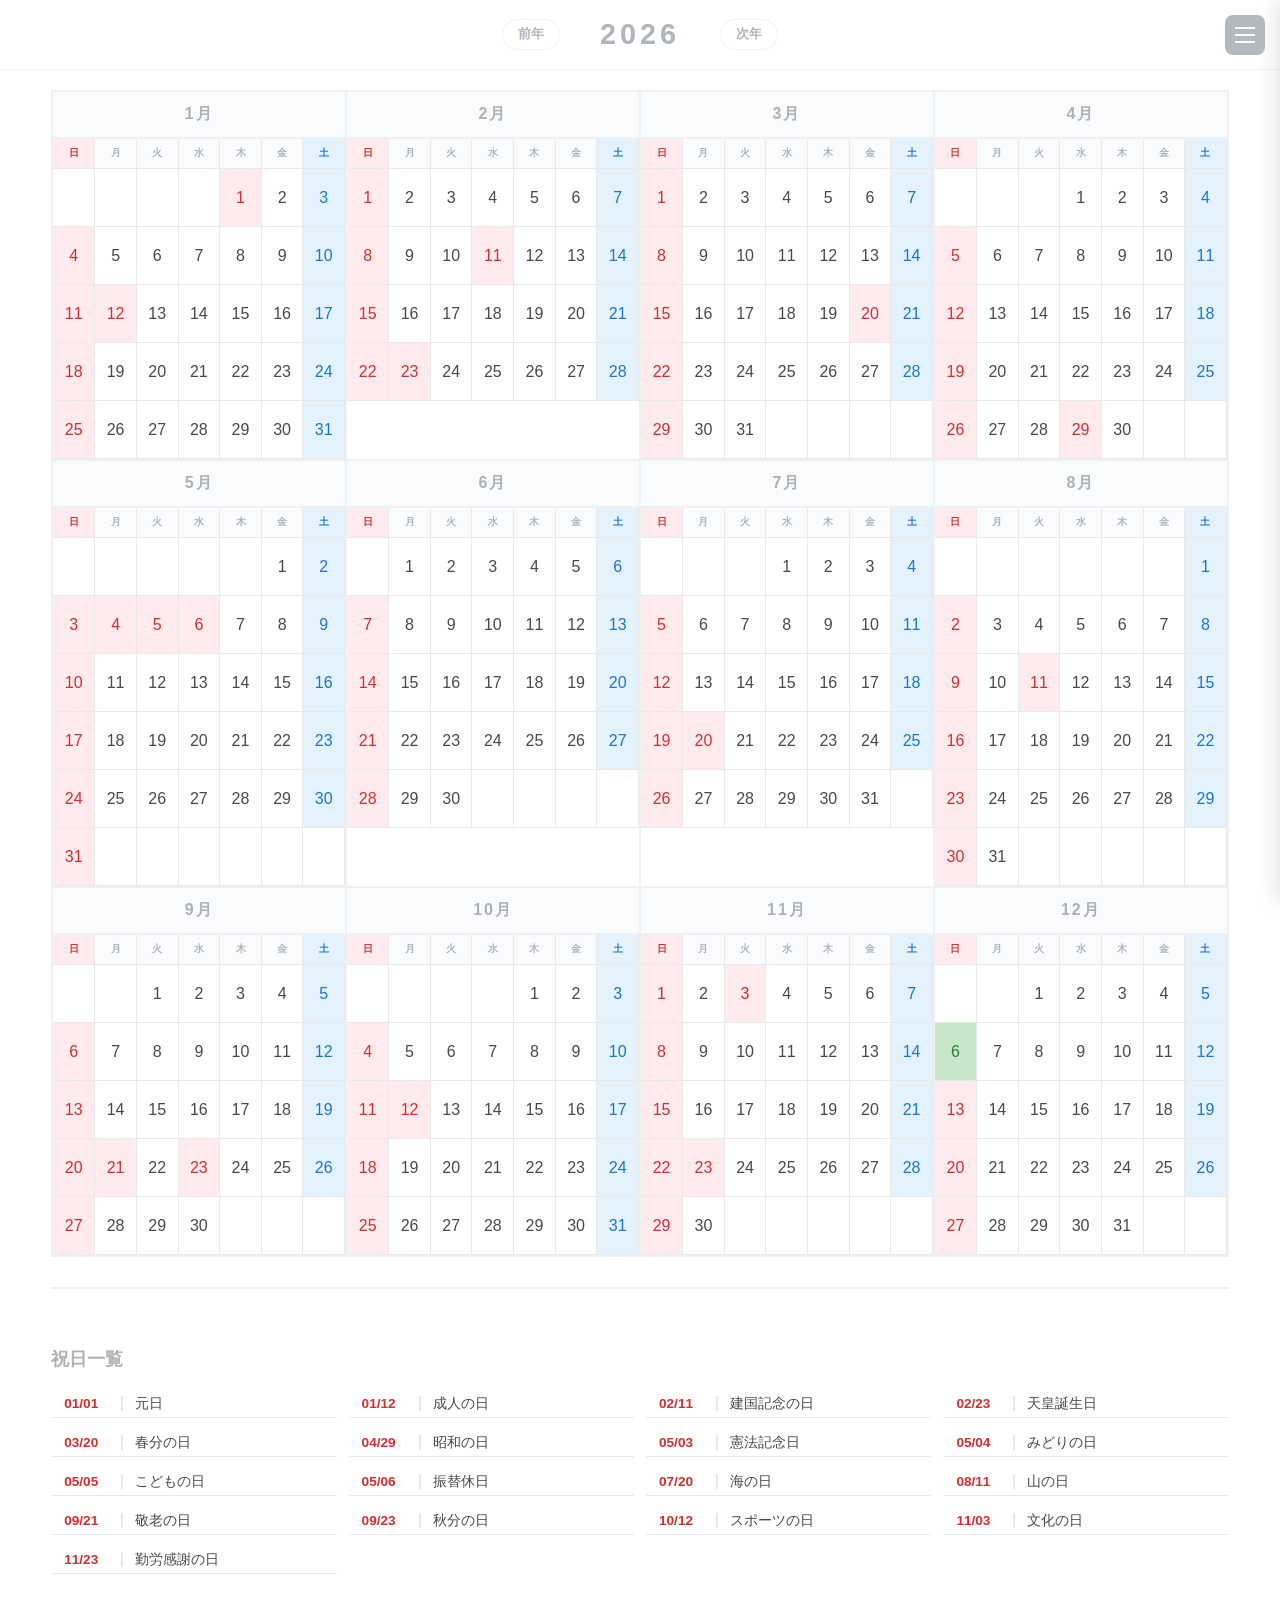
==== index.html @ 86ad6094 "initial commit" ====
<!DOCTYPE html>
<html lang="ja">
<head>
    <meta charset="UTF-8">
    <meta name="viewport" content="width=device-width, initial-scale=1.0">
    <title>Global Grid Calendar</title>
    <style>
        :root {
            --border-main: #eef1f3; --border-sub: #e9e9e9;
            --bg-body: #ffffff; --bg-card: #ffffff; --bg-header: #fafbfc;
            --text-main: #444a50; 
            --bg-sun-holiday: #ffebee; 
            --bg-sat: #e3f2fd; 
            --color-sun-holiday: #d32f2f; 
            --color-sat: #1976d2; --btn-gray: #aab2b9; --panel-bg: #ffffff;
            --bg-today: #c8e6c9; --text-today: #2e7d32;
        }
        [data-theme="dark"] {
            --bg-body: #121416; --bg-card: #1c1e22; --bg-header: #24272b;
            --text-main: #d1d2d5; --border-main: #2d3136; --border-sub: #24272b;
            --bg-sun-holiday: #3c1e1e; --bg-sat: #1a2a3a; 
            --color-sun-holiday: #ff8a80; --color-sat: #64b5f6;
            --btn-gray: #5a626a; --panel-bg: #1c1e22;
            --bg-today: #1b3a24; --text-today: #a5d6a7;
        }

        html, body { 
            margin: 0; padding: 0; background: var(--bg-body); 
            font-family: "Helvetica Neue", Arial, sans-serif; 
            color: var(--text-main); transition: 0.3s; 
        }
        
        .top-header {
            position: fixed; top: 0; left: 0; width: 100%; height: 70px;
            background: var(--bg-body); opacity: 0.95; backdrop-filter: blur(15px);
            display: flex; justify-content: center; align-items: center;
            border-bottom: 1px solid var(--border-main); z-index: 1500; gap: 20px;
            padding: 0 10px; box-sizing: border-box;
        }
        .year-display-top { 
            font-size: 1.8rem; font-weight: 700; color: var(--btn-gray); letter-spacing: 4px; 
            min-width: 100px; text-align: center; cursor: pointer; transition: 0.2s;
            padding: 5px 10px; border-radius: 8px;
        }
        .year-display-top:hover { background: var(--bg-header); color: var(--text-main); }

        .header-btn {
            background: transparent; border: 1.5px solid var(--border-main); color: var(--btn-gray);
            padding: 6px 15px; border-radius: 20px; cursor: pointer; font-size: 0.8rem; font-weight: 600;
            white-space: nowrap;
        }

        /* 年選択モーダル */
        .year-modal {
            position: fixed; top: 50%; left: 50%; transform: translate(-50%, -50%) scale(0.9);
            width: 260px; max-height: 400px; background: var(--panel-bg);
            border-radius: 16px; box-shadow: 0 10px 40px rgba(0,0,0,0.2);
            z-index: 3000; display: none; flex-direction: column; opacity: 0; transition: 0.2s;
        }
        .year-modal.show { display: flex; opacity: 1; transform: translate(-50%, -50%) scale(1); }
        .year-modal-header { padding: 15px; text-align: center; font-weight: 700; border-bottom: 1px solid var(--border-main); color: var(--btn-gray); font-size: 0.9rem;}
        .year-list { overflow-y: auto; flex-grow: 1; padding: 5px 0; }
        .year-item { padding: 10px; text-align: center; cursor: pointer; font-size: 1.1rem; transition: 0.1s; font-weight: 500;}
        .year-item:hover { background: var(--bg-header); color: var(--color-sat); }
        .year-item.active { font-weight: 700; color: var(--color-sat); background: var(--bg-sat); }
        .year-modal-footer { padding: 12px; border-top: 1px solid var(--border-main); text-align: center; }
        .modal-close-btn { background: var(--btn-gray); color: #fff; border: none; padding: 8px 24px; border-radius: 20px; cursor: pointer; font-size: 0.75rem; font-weight: 600;}

        .main-wrapper { padding: 90px 4% 60px 4%; max-width: 1800px; margin: 0 auto; }
        .menu-icon { position: fixed; top: 15px; right: 15px; width: 40px; height: 40px; background: var(--btn-gray); color: #fff; border-radius: 8px; display: flex; flex-direction: column; justify-content: center; align-items: center; cursor: pointer; z-index: 2000; gap: 5px; opacity: 0.9; }
        .menu-icon span { width: 20px; height: 2px; background: #fff; }
        
        .side-panel { position: fixed; top: 0; right: -320px; width: 320px; height: 100%; background: var(--panel-bg); box-shadow: -5px 0 20px rgba(0,0,0,0.1); transition: 0.3s; z-index: 1900; padding: 80px 25px; box-sizing: border-box; overflow-y: auto;}
        .side-panel.open { right: 0; }
        .panel-overlay { position: fixed; top: 0; left: 0; width: 100%; height: 100%; background: rgba(0,0,0,0.4); display: none; z-index: 1800; }
        .panel-overlay.show { display: block; }
        
        .menu-label { font-weight: bold; font-size: 0.75rem; color: var(--btn-gray); margin-bottom: 12px; display: block; border-bottom: 2px solid var(--border-main); padding-bottom: 5px; }
        .btn-toggle { background: var(--bg-body); border: 1.5px solid var(--border-main); padding: 8px; border-radius: 6px; cursor: pointer; font-size: 0.75rem; font-weight: 600; flex-grow: 1; color: var(--text-main); min-width: 60px; }
        .btn-toggle.active { background: var(--btn-gray); color: #fff; border-color: var(--btn-gray); }

        .year-container { display: grid; grid-template-columns: repeat(4, 1fr); border-left: 2.5px solid var(--border-main); border-top: 2.5px solid var(--border-main); }
        .month-card { background: var(--bg-card); border-right: 2.5px solid var(--border-main); border-bottom: 2.5px solid var(--border-main); }
        .month-title { text-align: center; font-weight: 700; background: var(--bg-header); padding: 12px 0; font-size: 1rem; border-bottom: 2px solid var(--border-main); color: var(--btn-gray); letter-spacing: 2px; }
        
        table { width: 100%; border-collapse: collapse; table-layout: fixed; }
        th { font-size: 0.6rem; color: #abb2b9; padding: 8px 0; border-right: 1.5px solid var(--border-sub); border-bottom: 1.5px solid var(--border-sub); background: var(--bg-header); font-weight: 600; }
        td { text-align: center; height: 55px; border-right: 1.5px solid var(--border-sub); border-bottom: 1.5px solid var(--border-sub); position: relative; }
        .date-num { font-size: 1rem; font-weight: 500; display: block; }
        .rokuyo { font-size: 0.55rem; opacity: 0.6; display: block; margin-top: 2px; }

        .bg-sat { background-color: var(--bg-sat); color: var(--color-sat); }
        .bg-sun-holiday { background-color: var(--bg-sun-holiday); color: var(--color-sun-holiday); }

        .today-cell { 
            background-color: var(--bg-today) !important; 
            color: var(--text-today) !important;
            font-weight: 700;
        }
        .today-cell .date-num, .today-cell .rokuyo { color: var(--text-today) !important; }

        .holiday-list-section { padding: 40px 0; border-top: 2.5px solid var(--border-main); margin-top: 30px; }
        .holiday-grid { display: grid; grid-template-columns: repeat(auto-fill, minmax(260px, 1fr)); gap: 12px; font-size: 0.85rem; }
        .holiday-item { display: flex; align-items: center; padding: 4px 0; border-bottom: 1px solid var(--border-sub); }
        .holiday-date { font-weight: 700; color: var(--color-sun-holiday); margin-right: 12px; padding-right: 10px; border-right: 2px solid var(--border-sub); min-width: 60px; text-align: center; }

        @media (max-width: 1200px) { .year-container { grid-template-columns: repeat(2, 1fr); } }
        @media (max-width: 600px) { 
            .year-container { grid-template-columns: 1fr; } 
            .year-display-top { font-size: 1.4rem; letter-spacing: 2px; min-width: 80px; }
            .header-btn { padding: 6px 10px; font-size: 0.7rem; }
            .top-header { gap: 10px; height: 60px; }
            .main-wrapper { padding-top: 80px; }
        }
    </style>
</head>
<body>

<header class="top-header">
    <button class="header-btn" id="prevBtn"></button>
    <div class="year-display-top" id="yearDisplayTop" onclick="openYearModal()"></div>
    <button class="header-btn" id="nextBtn"></button>
</header>

<div class="year-modal" id="yearModal">
    <div class="year-modal-header" id="modalTitle"></div>
    <div class="year-list" id="yearList"></div>
    <div class="year-modal-footer">
        <button class="modal-close-btn" id="modalCloseBtn" onclick="closeYearModal()"></button>
    </div>
</div>

<div class="menu-icon" onclick="toggleMenu()"><span></span><span></span><span></span></div>
<div class="panel-overlay" id="overlay" onclick="handleOverlayClick()"></div>

<div class="side-panel" id="sidePanel">
    <div class="menu-section"><span class="menu-label">MODE</span><div class="btn-group"><button id="themeLight" class="btn-toggle active" onclick="setTheme('light')">Light</button><button id="themeDark" class="btn-toggle" onclick="setTheme('dark')">Dark</button></div></div>
    <div class="menu-section"><span class="menu-label">LANGUAGE</span><div class="btn-group" id="langSelector">
        <button class="btn-toggle active" onclick="setLang('ja')">JP</button>
        <button class="btn-toggle" onclick="setLang('en')">EN</button>
        <button class="btn-toggle" onclick="setLang('fr')">FR</button>
        <button class="btn-toggle" onclick="setLang('de')">DE</button>
        <button class="btn-toggle" onclick="setLang('es')">ES</button>
        <button class="btn-toggle" onclick="setLang('it')">IT</button>
    </div></div>
    <div class="menu-section"><span class="menu-label">WEEK START</span><div class="btn-group"><button id="startSun" class="btn-toggle active" onclick="setStartDay(0)">Sun</button><button id="startMon" class="btn-toggle" onclick="setStartDay(1)">Mon</button></div></div>
    <div class="menu-section" id="rokuyoMenu"><span class="menu-label">ROKUYO</span><div class="btn-group"><button id="rokuyoOn" class="btn-toggle" onclick="toggleRokuyo(true)">ON</button><button id="rokuyoOff" class="btn-toggle active" onclick="toggleRokuyo(false)">OFF</button></div></div>
</div>

<div class="main-wrapper">
    <div class="year-container" id="yearContainer"></div>
    <div class="holiday-list-section"><h3 id="holidayListTitle" style="margin-bottom:20px; font-size:1.1rem; color:var(--btn-gray);"></h3><div class="holiday-grid" id="holidayGrid"></div></div>
</div>

<script>
    let currentYear = new Date().getFullYear();
    let currentLang = 'ja';
    let startDayOfWeek = 0;
    let showRokuyo = false;

    const i18n = {
        ja: { labels: ["モード","言語","週開始","六曜","祝日一覧"], nav: ["前年","次年"], modal: ["年を選択","キャンセル"], days: ["日","月","火","水","木","金","土"], months: m=>`${m+1}月` },
        en: { labels: ["THEME","LANGUAGE","WEEK START","ROKUYO","Holiday List"], nav: ["Prev Year","Next Year"], modal: ["Select Year","Cancel"], days: ["SUN","MON","TUE","WED","THU","FRI","SAT"], months: m=>["January","February","March","April","May","June","July","August","September","October","November","December"][m] },
        fr: { labels: ["MODE","LANGUE","DÉBUT","ROKUYO","Jours fériés"], nav: ["Année préc.","Année suiv."], modal: ["Choisir l'année","Annuler"], days: ["DIM","LUN","MAR","MER","JEU","VEN","SAM"], months: m=>["Janvier","Février","Mars","Avril","Mai","Juin","Juillet","Août","Septembre","Octobre","Novembre","Décembre"][m] },
        de: { labels: ["MODUS","SPRACHE","START","ROKUYO","Feiertage"], nav: ["Vorheriges Jahr","Nächstes Jahr"], modal: ["Jahr wählen","Abbrechen"], days: ["SO","MO","DI","MI","DO","FR","SA"], months: m=>["Januar","Februar","März","April","Mai","Juni","Juli","August","September","Oktober","November","Dezember"][m] },
        es: { labels: ["MODO","IDIOMA","INICIO","ROKUYO","Lista de festivos"], nav: ["Año anterior","Año siguiente"], modal: ["Elegir año","Cancelar"], days: ["DOM","LUN","MAR","MIÉ","JUE","VIE","SÁB"], months: m=>["Enero","Febrero","Marzo","Abril","Mayo","Junio","Julio","Agosto","Septiembre","Octubre","Noviembre","Diciembre"][m] },
        it: { labels: ["MODO","LINGUA","INIZIO","ROKUYO","Festività"], nav: ["Anno prec.","Anno succ."], modal: ["Scegli anno","Annulla"], days: ["DOM","LUN","MAR","MER","GIO","VEN","SAB"], months: m=>["Gennaio","Febbraio","Marzo","Aprile","Maggio","Giugno","Luglio","Agosto","Settembre","Ottobre","Novembre","Dicembre"][m] }
    };

    function openYearModal() {
        const modal = document.getElementById('yearModal');
        const list = document.getElementById('yearList');
        const overlay = document.getElementById('overlay');
        const t = i18n[currentLang];
        document.getElementById('modalTitle').textContent = t.modal[0];
        document.getElementById('modalCloseBtn').textContent = t.modal[1];
        list.innerHTML = '';
        for(let i = currentYear - 50; i <= currentYear + 50; i++) {
            const item = document.createElement('div');
            item.className = 'year-item' + (i === currentYear ? ' active' : '');
            item.textContent = i;
            item.onclick = () => { currentYear = i; renderCalendar(); closeYearModal(); };
            list.appendChild(item);
            if(i === currentYear) setTimeout(() => item.scrollIntoView({block: 'center'}), 10);
        }
        modal.classList.add('show'); overlay.classList.add('show');
    }

    function closeYearModal() {
        document.getElementById('yearModal').classList.remove('show');
        document.getElementById('overlay').classList.remove('show');
    }

    function handleOverlayClick() {
        closeYearModal(); document.getElementById('sidePanel').classList.remove('open');
    }

    function getHolidays(y) {
        const h = {};
        const add = (m,d,n) => { 
            const key = `${y}-${String(m).padStart(2,'0')}-${String(d).padStart(2,'0')}`;
            h[key] = n; 
        };
        const data = [
            {m:1, d:1, ja:"元日", en:"New Year", fr:"Nouvel An", de:"Neujahr", es:"Año Nuevo", it:"Capodanno"},
            {m:2, d:11, ja:"建国記念の日", en:"Foundation Day", fr:"Fondation", de:"Gründungstag", es:"Fundación", it:"Fondazione"},
            {m:2, d:23, ja:"天皇誕生日", en:"Emperor's Birthday", fr:"Anniv. Empereur", de:"Kaisergeburtstag", es:"Cumpleaños Emp.", it:"Comp. Imperatore"},
            {m:4, d:29, ja:"昭和の日", en:"Showa Day", fr:"Jour Showa", de:"Showa-Tag", es:"Día Showa", it:"Giorno Showa"},
            {m:5, d:3, ja:"憲法記念日", en:"Constitution Day", fr:"Fête Const.", de:"Verfassungstag", es:"Día Const.", it:"Festa Cost."},
            {m:5, d:4, ja:"みどりの日", en:"Greenery Day", fr:"Jour de Verdure", de:"Grüner Tag", es:"Día Verdor", it:"Giorno Verde"},
            {m:5, d:5, ja:"こどもの日", en:"Children's Day", fr:"Fête Enfants", de:"Kindertag", es:"Día Niño", it:"Giorno Bimbi"},
            {m:8, d:11, ja:"山の日", en:"Mountain Day", fr:"Jour de Montagne", de:"Berg-Tag", es:"Día Montaña", it:"Giorno Montagna"},
            {m:11, d:3, ja:"文化の日", en:"Culture Day", fr:"Jour Culture", de:"Tag der Kultur", es:"Día Cultura", it:"Giorno Cultura"},
            {m:11, d:23, ja:"勤労感謝の日", en:"Labor Day", fr:"Fête Travail", de:"Tag der Arbeit", es:"Día Trabajo", it:"Festa Lavoro"}
        ];
        data.forEach(item => add(item.m, item.d, item));
        const happy = (m, n, ja, en, fr, de, es, it) => {
            let d = 1 + (7 - new Date(y, m-1, 1).getDay() + 1) % 7 + (n-1)*7;
            add(m, d, {ja, en, fr, de, es, it});
        };
        happy(1, 2, "成人の日", "Coming of Age", "Majorité", "Volljährigkeit", "Mayoría", "Maggiore Età");
        happy(7, 3, "海の日", "Marine Day", "Jour Mer", "Meertag", "Día Mar", "Giorno Mare");
        happy(9, 3, "敬老の日", "Respect for Aged", "Respect Aînés", "Seniorentag", "Respeto Mayores", "Rispetto Anziani");
        happy(10, 2, "スポーツの日", "Sports Day", "Sport", "Sporttag", "Deporte", "Sport");
        const shun = Math.floor(20.8431 + 0.242194 * (y - 1980) - Math.floor((y - 1980) / 4));
        const shub = Math.floor(23.2488 + 0.242194 * (y - 1980) - Math.floor((y - 1980) / 4));
        add(3, shun, {ja:"春分の日", en:"Equinox", fr:"Équinoxe", de:"Äquinoktium", es:"Equinoccio", it:"Equinozio"});
        add(9, shub, {ja:"秋分の日", en:"Equinox", fr:"Équinoxe", de:"Herbst-Äq.", es:"Equinoccio", it:"Equinozio"});
        Object.keys(h).sort().forEach(k => {
            let d = new Date(k); if(d.getDay() === 0) {
                let n = new Date(d); let nk;
                do { n.setDate(n.getDate()+1); nk = `${n.getFullYear()}-${String(n.getMonth()+1).padStart(2,'0')}-${String(n.getDate()).padStart(2,'0')}`; } while(h[nk]);
                h[nk] = {ja:"振替休日", en:"Sub. Hol.", fr:"Remplaçant", de:"Ersatz", es:"Sustituto", it:"Sostituto"};
            }
        });
        return h;
    }

    function getRokuyo(y,m,d) {
        const list = ["大安","赤口","先勝","友引","先負","仏滅"];
        return list[(Math.floor((new Date(y,m,d)-new Date(2020,0,1))/86400000)+4)%6];
    }

    function renderCalendar() {
        const t = i18n[currentLang];
        document.getElementById('yearDisplayTop').textContent = currentYear;
        document.getElementById('prevBtn').textContent = t.nav[0];
        document.getElementById('nextBtn').textContent = t.nav[1];
        const labels = document.querySelectorAll('.menu-label');
        t.labels.forEach((l,i) => { if(labels[i]) labels[i].textContent = l; });
        document.getElementById('holidayListTitle').textContent = t.labels[4];
        const container = document.getElementById('yearContainer');
        const hGrid = document.getElementById('holidayGrid');
        container.innerHTML = ''; hGrid.innerHTML = '';
        const holidays = getHolidays(currentYear);
        const now = new Date();
        const todayStr = `${now.getFullYear()}-${String(now.getMonth()+1).padStart(2,'0')}-${String(now.getDate()).padStart(2,'0')}`;
        for (let m=0; m<12; m++) {
            const card = document.createElement('div');
            card.className = 'month-card';
            let html = `<div class="month-title">${t.months(m)}</div><table><thead><tr>`;
            for (let i=0; i<7; i++) {
                let idx = (i+startDayOfWeek)%7;
                html += `<th class="${idx===0?'bg-sun-holiday':(idx===6?'bg-sat':'')}">${t.days[idx]}</th>`;
            }
            html += `</tr></thead><tbody>`;
            let first = new Date(currentYear, m, 1).getDay();
            let last = new Date(currentYear, m+1, 0).getDate();
            let offset = (first - startDayOfWeek + 7) % 7;
            let d = 1;
            for (let r=0; r<6; r++) {
                html += `<tr>`;
                for (let c=0; c<7; c++) {
                    let cellIdx = r*7 + c;
                    if(cellIdx < offset || d > last) html += `<td></td>`;
                    else {
                        let key = `${currentYear}-${String(m+1).padStart(2,'0')}-${String(d).padStart(2,'0')}`;
                        let dow = (cellIdx + startDayOfWeek)%7;
                        let cls = (holidays[key] || dow===0)?'bg-sun-holiday':(dow===6?'bg-sat':'');
                        if(key === todayStr) cls += ' today-cell';
                        html += `<td class="${cls}"><span class="date-num">${d}</span>`;
                        if(showRokuyo && currentLang==='ja') html += `<span class="rokuyo">${getRokuyo(currentYear, m, d)}</span>`;
                        html += `</td>`; d++;
                    }
                }
                html += `</tr>`; if(d > last) break;
            }
            card.innerHTML = html + `</tbody></table>`;
            container.appendChild(card);
        }
        Object.keys(holidays).sort().forEach(k => {
            const [y,m,d] = k.split('-');
            hGrid.innerHTML += `<div class="holiday-item"><span class="holiday-date">${m}/${d}</span><span>${holidays[k][currentLang]}</span></div>`;
        });
    }

    function toggleMenu() { document.getElementById('sidePanel').classList.toggle('open'); document.getElementById('overlay').classList.toggle('show'); }
    function setTheme(m) { document.documentElement.setAttribute('data-theme', m); document.getElementById('themeLight').classList.toggle('active', m==='light'); document.getElementById('themeDark').classList.toggle('active', m==='dark'); }
    function setLang(l) { 
        currentLang = l;
        document.querySelectorAll('#langSelector .btn-toggle').forEach(b => {
            const txt = b.textContent;
            b.classList.toggle('active', (l==='ja'&&txt==='JP') || (l==='en'&&txt==='EN') || (txt.toLowerCase()===l));
        });
        document.getElementById('rokuyoMenu').style.display = (l==='ja' ? 'block' : 'none');
        renderCalendar(); 
    }
    function setStartDay(d) { startDayOfWeek = d; document.getElementById('startSun').classList.toggle('active', d===0); document.getElementById('startMon').classList.toggle('active', d===1); renderCalendar(); }
    function toggleRokuyo(b) { showRokuyo = b; document.getElementById('rokuyoOn').classList.toggle('active', b); document.getElementById('rokuyoOff').classList.toggle('active', !b); renderCalendar(); }

    document.getElementById('prevBtn').onclick = () => { currentYear--; renderCalendar(); };
    document.getElementById('nextBtn').onclick = () => { currentYear++; renderCalendar(); };
    renderCalendar();
</script>
</body>
</html>
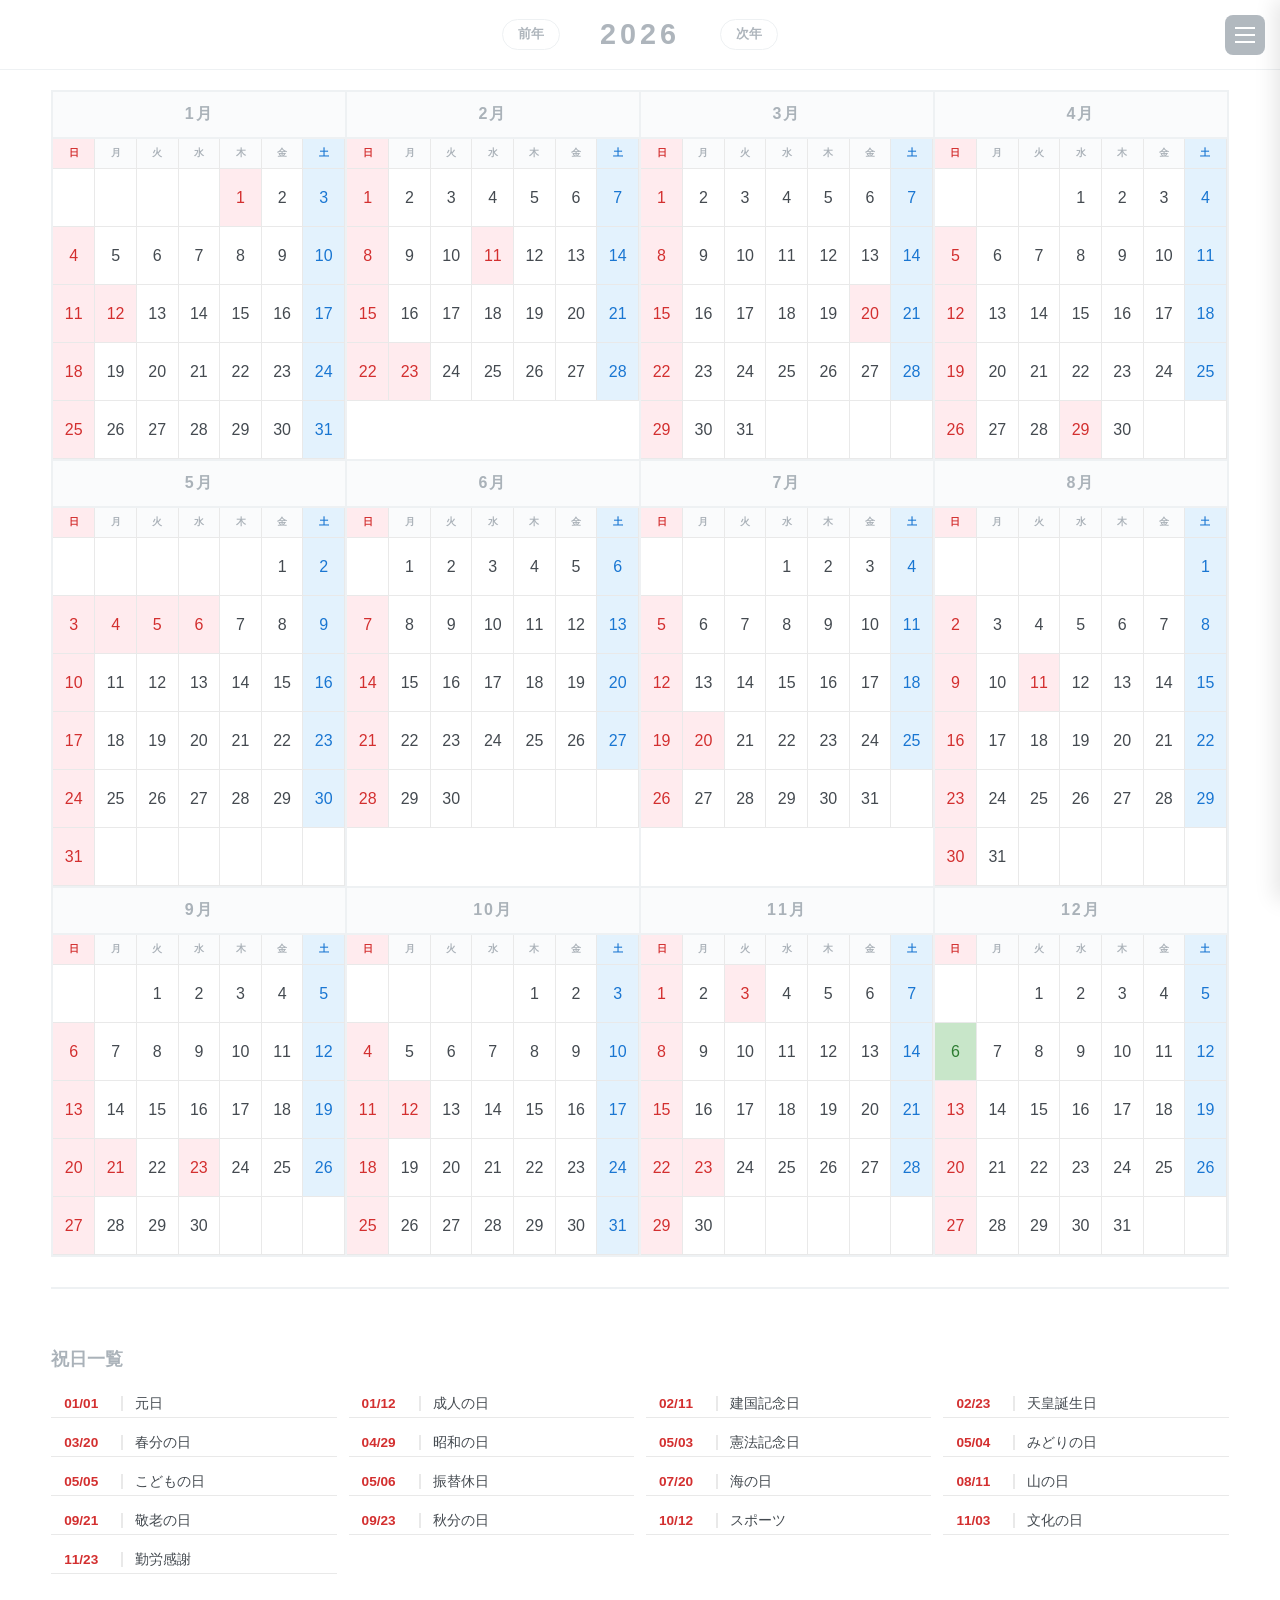
==== commit 090e0708: "add holidays in countries" ====
--- a/index.html
+++ b/index.html
@@ -197,42 +197,95 @@
 
     function getHolidays(y) {
         const h = {};
-        const add = (m,d,n) => { 
-            const key = `${y}-${String(m).padStart(2,'0')}-${String(d).padStart(2,'0')}`;
-            h[key] = n; 
+        const add = (m,d,n) => { h[`${y}-${String(m).padStart(2,'0')}-${String(d).padStart(2,'0')}`] = n; };
+        const happy = (m,n,nmsg) => {
+            let d = 1 + (7 - new Date(y,m-1,1).getDay() + 1) % 7 + (n-1)*7;
+            add(m, d, nmsg);
         };
-        const data = [
-            {m:1, d:1, ja:"元日", en:"New Year", fr:"Nouvel An", de:"Neujahr", es:"Año Nuevo", it:"Capodanno"},
-            {m:2, d:11, ja:"建国記念の日", en:"Foundation Day", fr:"Fondation", de:"Gründungstag", es:"Fundación", it:"Fondazione"},
-            {m:2, d:23, ja:"天皇誕生日", en:"Emperor's Birthday", fr:"Anniv. Empereur", de:"Kaisergeburtstag", es:"Cumpleaños Emp.", it:"Comp. Imperatore"},
-            {m:4, d:29, ja:"昭和の日", en:"Showa Day", fr:"Jour Showa", de:"Showa-Tag", es:"Día Showa", it:"Giorno Showa"},
-            {m:5, d:3, ja:"憲法記念日", en:"Constitution Day", fr:"Fête Const.", de:"Verfassungstag", es:"Día Const.", it:"Festa Cost."},
-            {m:5, d:4, ja:"みどりの日", en:"Greenery Day", fr:"Jour de Verdure", de:"Grüner Tag", es:"Día Verdor", it:"Giorno Verde"},
-            {m:5, d:5, ja:"こどもの日", en:"Children's Day", fr:"Fête Enfants", de:"Kindertag", es:"Día Niño", it:"Giorno Bimbi"},
-            {m:8, d:11, ja:"山の日", en:"Mountain Day", fr:"Jour de Montagne", de:"Berg-Tag", es:"Día Montaña", it:"Giorno Montagna"},
-            {m:11, d:3, ja:"文化の日", en:"Culture Day", fr:"Jour Culture", de:"Tag der Kultur", es:"Día Cultura", it:"Giorno Cultura"},
-            {m:11, d:23, ja:"勤労感謝の日", en:"Labor Day", fr:"Fête Travail", de:"Tag der Arbeit", es:"Día Trabajo", it:"Festa Lavoro"}
-        ];
-        data.forEach(item => add(item.m, item.d, item));
-        const happy = (m, n, ja, en, fr, de, es, it) => {
-            let d = 1 + (7 - new Date(y, m-1, 1).getDay() + 1) % 7 + (n-1)*7;
-            add(m, d, {ja, en, fr, de, es, it});
-        };
-        happy(1, 2, "成人の日", "Coming of Age", "Majorité", "Volljährigkeit", "Mayoría", "Maggiore Età");
-        happy(7, 3, "海の日", "Marine Day", "Jour Mer", "Meertag", "Día Mar", "Giorno Mare");
-        happy(9, 3, "敬老の日", "Respect for Aged", "Respect Aînés", "Seniorentag", "Respeto Mayores", "Rispetto Anziani");
-        happy(10, 2, "スポーツの日", "Sports Day", "Sport", "Sporttag", "Deporte", "Sport");
-        const shun = Math.floor(20.8431 + 0.242194 * (y - 1980) - Math.floor((y - 1980) / 4));
-        const shub = Math.floor(23.2488 + 0.242194 * (y - 1980) - Math.floor((y - 1980) / 4));
-        add(3, shun, {ja:"春分の日", en:"Equinox", fr:"Équinoxe", de:"Äquinoktium", es:"Equinoccio", it:"Equinozio"});
-        add(9, shub, {ja:"秋分の日", en:"Equinox", fr:"Équinoxe", de:"Herbst-Äq.", es:"Equinoccio", it:"Equinozio"});
-        Object.keys(h).sort().forEach(k => {
-            let d = new Date(k); if(d.getDay() === 0) {
-                let n = new Date(d); let nk;
-                do { n.setDate(n.getDate()+1); nk = `${n.getFullYear()}-${String(n.getMonth()+1).padStart(2,'0')}-${String(n.getDate()).padStart(2,'0')}`; } while(h[nk]);
-                h[nk] = {ja:"振替休日", en:"Sub. Hol.", fr:"Remplaçant", de:"Ersatz", es:"Sustituto", it:"Sostituto"};
-            }
-        });
+        const easter = (() => { const a=y%19,b=Math.floor(y/100),c=y%100,d=Math.floor(b/4),e=b%4,f=Math.floor((b+8)/25),g=Math.floor((b-f+1)/3),hCalc=(19*a+b-d-g+15)%30,i=Math.floor(c/4),k=c%4,L=(32+2*e+2*i-hCalc-k)%7,mCalc=Math.floor((a+11*hCalc+22*L)/451),month=Math.floor((hCalc+L-7*mCalc+114)/31),day=((hCalc+L-7*mCalc+114)%31)+1; return new Date(y,month-1,day); })();
+        const addRelativeEaster = (offset, nmsg) => { const d=new Date(easter); d.setDate(d.getDate()+offset); add(d.getMonth()+1, d.getDate(), nmsg); };
+
+        if (currentLang === 'ja') {
+            const data = [
+                {m:1, d:1, ja:"元日", en:"New Year"}, {m:2, d:11, ja:"建国記念日", en:"Foundation"},
+                {m:2, d:23, ja:"天皇誕生日", en:"Birthday"}, {m:4, d:29, ja:"昭和の日", en:"Showa"},
+                {m:5, d:3, ja:"憲法記念日", en:"Constitution"}, {m:5, d:4, ja:"みどりの日", en:"Green"},
+                {m:5, d:5, ja:"こどもの日", en:"Children"}, {m:8, d:11, ja:"山の日", en:"Mountain"},
+                {m:11, d:3, ja:"文化の日", en:"Culture"}, {m:11, d:23, ja:"勤労感謝", en:"Labor"}
+            ];
+            data.forEach(i => add(i.m, i.d, i));
+            happy(1, 2, {ja:"成人の日", en:"Coming of Age"});
+            happy(7, 3, {ja:"海の日", en:"Marine Day"});
+            happy(9, 3, {ja:"敬老の日", en:"Respect"});
+            happy(10, 2, {ja:"スポーツ", en:"Sports"});
+            const shun = Math.floor(20.8431 + 0.242194 * (y - 1980) - Math.floor((y - 1980) / 4));
+            const shub = Math.floor(23.2488 + 0.242194 * (y - 1980) - Math.floor((y - 1980) / 4));
+            add(3, shun, {ja:"春分の日", en:"Equinox"}); add(9, shub, {ja:"秋分の日", en:"Equinox"});
+        
+            Object.keys(h).sort().forEach(k => {
+                let d = new Date(k); if(d.getDay() === 0) {
+                    let n = new Date(d); let nk;
+                    do { n.setDate(n.getDate()+1); nk = `${n.getFullYear()}-${String(n.getMonth()+1).padStart(2,'0')}-${String(n.getDate()).padStart(2,'0')}`; } while(h[nk]);
+                    h[nk] = {ja:"振替休日", en:"Sub. Hol."};
+                }
+            });
+        } else if (currentLang === 'fr') {
+            add(1, 1, {ja:"元日", fr:"Nouvel An"});
+            add(5, 1, {ja:"メーデー", fr:"Fête du Travail"});
+            add(5, 8, {ja:"第二次大戦勝利記念日", fr:"Victoire 1945"});
+            add(7, 14, {ja:"革命記念日", fr:"Fête Nationale"});
+            add(8, 15, {ja:"聖母被昇天祭", fr:"Assomption"});
+            add(11, 1, {ja:"諸聖人の祝日", fr:"Toussaint"});
+            add(11, 11, {ja:"第一次大戦休戦記念日", fr:"Armistice 1918"});
+            add(12, 25, {ja:"クリスマス", fr:"Noël"});
+            addRelativeEaster(1, {ja:"イースター・マンデー", fr:"Lundi de Pâques"});
+            addRelativeEaster(39, {ja:"キリスト昇天祭", fr:"Ascension"});
+            addRelativeEaster(50, {ja:"精霊降臨祭翌月曜", fr:"Lundi de Pentecôte"});
+        } else if (currentLang === 'de') {
+            add(1, 1, {ja:"元日", de:"Neujahr"});
+            add(5, 1, {ja:"メーデー", de:"Tag der Arbeit"});
+            add(10, 3, {ja:"ドイツ統一の日", de:"Tag der Deutschen Einheit"});
+            add(12, 25, {ja:"クリスマス第1日", de:"1. Weihnachtstag"});
+            add(12, 26, {ja:"クリスマス第2日", de:"2. Weihnachtstag"});
+            addRelativeEaster(-2, {ja:"聖金曜日", de:"Karfreitag"});
+            addRelativeEaster(1, {ja:"イースター・マンデー", de:"Ostermontag"});
+            addRelativeEaster(39, {ja:"キリスト昇天祭", de:"Christi Himmelfahrt"});
+            addRelativeEaster(50, {ja:"精霊降臨祭翌月曜", de:"Pfingstmontag"});
+        } else if (currentLang === 'es') {
+            add(1, 1, {ja:"元日", es:"Año Nuevo"});
+            add(1, 6, {ja:"公現祭", es:"Día de Reyes"});
+            add(5, 1, {ja:"メーデー", es:"Fiesta del Trabajo"});
+            add(8, 15, {ja:"聖母被昇天祭", es:"Asunción de la Virgen"});
+            add(10, 12, {ja:"ナショナルデー", es:"Fiesta Nacional de España"});
+            add(11, 1, {ja:"諸聖人の祝日", es:"Día de Todos los Santos"});
+            add(12, 6, {ja:"憲法記念日", es:"Día de la Constitución"});
+            add(12, 8, {ja:"無原罪の御宿り", es:"Inmaculada Concepción"});
+            add(12, 25, {ja:"クリスマス", es:"Navidad"});
+            addRelativeEaster(-2, {ja:"聖金曜日", es:"Viernes Santo"});
+        } else if (currentLang === 'it') {
+            add(1, 1, {ja:"元日", it:"Capodanno"});
+            add(1, 6, {ja:"公現祭", it:"Epifania"});
+            add(4, 25, {ja:"解放記念日", it:"Festa della Liberazione"});
+            add(5, 1, {ja:"メーデー", it:"Festa dei Lavoratori"});
+            add(6, 2, {ja:"共和国記念日", it:"Festa della Repubblica"});
+            add(8, 15, {ja:"聖母被昇天祭", it:"Ferragosto"});
+            add(11, 1, {ja:"諸聖人の祝日", it:"Tutti i Santi"});
+            add(12, 8, {ja:"無原罪の御宿り", it:"Immacolata Concezione"});
+            add(12, 25, {ja:"クリスマス", it:"Natale"});
+            add(12, 26, {ja:"聖ステファノ祝日", it:"Santo Stefano"});
+            addRelativeEaster(1, {ja:"イースター・マンデー", it:"Lunedì dell'Angelo"});
+        } else {
+            // アメリカ（その他の言語用共通テンプレート）
+            add(1, 1, {ja:"元日", en:"New Year's Day"});
+            happy(1, 3, {ja:"MLK記念日", en:"MLK Day"});
+            happy(2, 3, {ja:"大統領の日", en:"Presidents' Day"});
+            let mem = new Date(y, 4, 31); while(mem.getDay() !== 1) { mem.setDate(mem.getDate() - 1); }
+            add(5, mem.getDate(), {ja:"戦没将兵追悼", en:"Memorial Day"});
+            add(6, 19, {ja:"独立記念", en:"Juneteenth"}); add(7, 4, {ja:"独立記念日", en:"Independence"});
+            happy(9, 1, {ja:"労働感謝", en:"Labor Day"}); happy(10, 2, {ja:"コロンブス", en:"Columbus Day"});
+            add(11, 11, {ja:"復員軍人", en:"Veterans Day"});
+            happy(11, 4, {ja:"感謝祭", en:"Thanksgiving"}); add(12, 25, {ja:"クリスマス", en:"Christmas"});
+        }
         return h;
     }
 
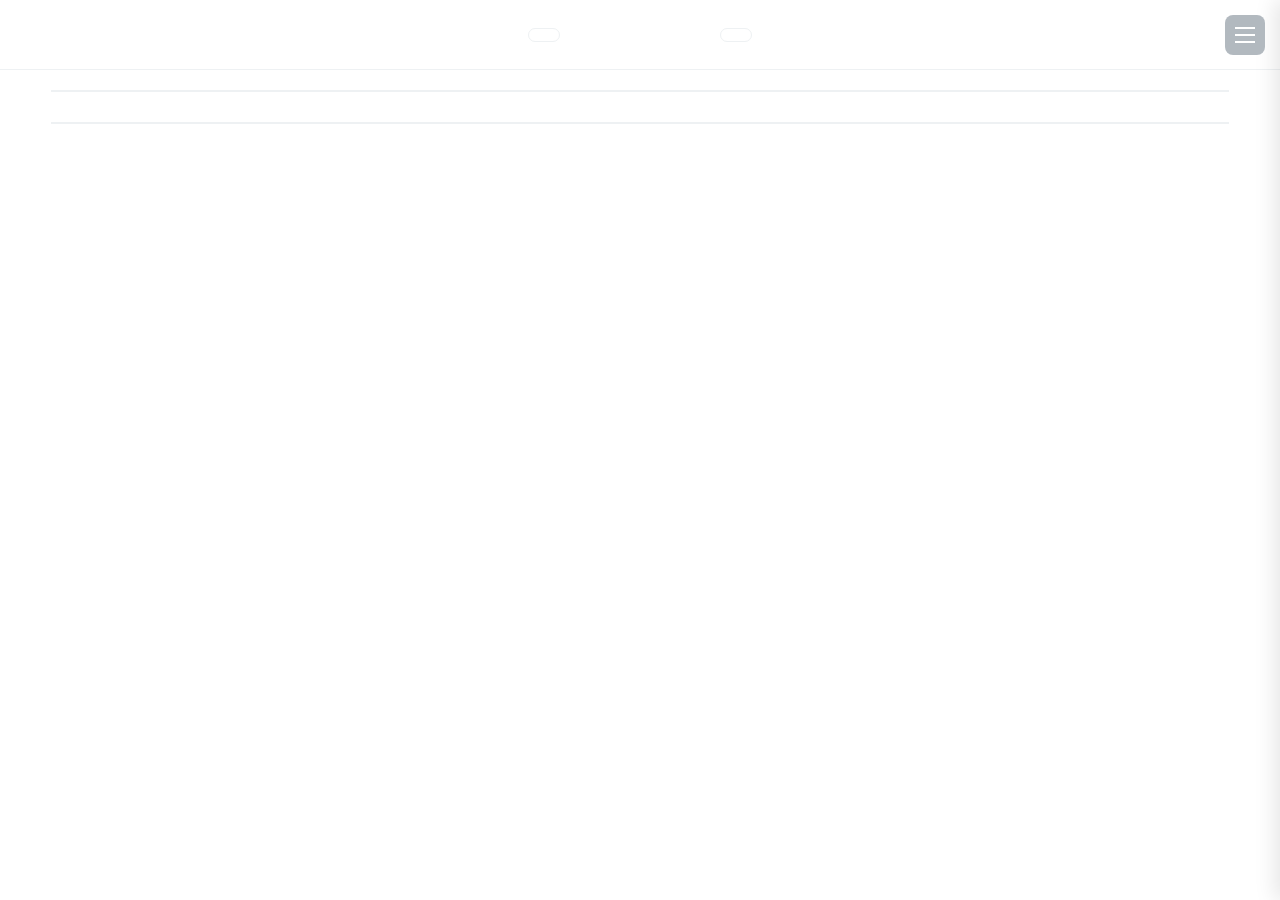
==== commit cc727cee: "separate js" ====
--- a/index.html
+++ b/index.html
@@ -151,219 +151,6 @@
     <div class="year-container" id="yearContainer"></div>
     <div class="holiday-list-section"><h3 id="holidayListTitle" style="margin-bottom:20px; font-size:1.1rem; color:var(--btn-gray);"></h3><div class="holiday-grid" id="holidayGrid"></div></div>
 </div>
-
-<script>
-    let currentYear = new Date().getFullYear();
-    let currentLang = 'ja';
-    let startDayOfWeek = 0;
-    let showRokuyo = false;
-
-    const i18n = {
-        ja: { labels: ["モード","言語","週開始","六曜","祝日一覧"], nav: ["前年","次年"], modal: ["年を選択","キャンセル"], days: ["日","月","火","水","木","金","土"], months: m=>`${m+1}月` },
-        en: { labels: ["THEME","LANGUAGE","WEEK START","ROKUYO","Holiday List"], nav: ["Prev Year","Next Year"], modal: ["Select Year","Cancel"], days: ["SUN","MON","TUE","WED","THU","FRI","SAT"], months: m=>["January","February","March","April","May","June","July","August","September","October","November","December"][m] },
-        fr: { labels: ["MODE","LANGUE","DÉBUT","ROKUYO","Jours fériés"], nav: ["Année préc.","Année suiv."], modal: ["Choisir l'année","Annuler"], days: ["DIM","LUN","MAR","MER","JEU","VEN","SAM"], months: m=>["Janvier","Février","Mars","Avril","Mai","Juin","Juillet","Août","Septembre","Octobre","Novembre","Décembre"][m] },
-        de: { labels: ["MODUS","SPRACHE","START","ROKUYO","Feiertage"], nav: ["Vorheriges Jahr","Nächstes Jahr"], modal: ["Jahr wählen","Abbrechen"], days: ["SO","MO","DI","MI","DO","FR","SA"], months: m=>["Januar","Februar","März","April","Mai","Juni","Juli","August","September","Oktober","November","Dezember"][m] },
-        es: { labels: ["MODO","IDIOMA","INICIO","ROKUYO","Lista de festivos"], nav: ["Año anterior","Año siguiente"], modal: ["Elegir año","Cancelar"], days: ["DOM","LUN","MAR","MIÉ","JUE","VIE","SÁB"], months: m=>["Enero","Febrero","Marzo","Abril","Mayo","Junio","Julio","Agosto","Septiembre","Octubre","Noviembre","Diciembre"][m] },
-        it: { labels: ["MODO","LINGUA","INIZIO","ROKUYO","Festività"], nav: ["Anno prec.","Anno succ."], modal: ["Scegli anno","Annulla"], days: ["DOM","LUN","MAR","MER","GIO","VEN","SAB"], months: m=>["Gennaio","Febbraio","Marzo","Aprile","Maggio","Giugno","Luglio","Agosto","Settembre","Ottobre","Novembre","Dicembre"][m] }
-    };
-
-    function openYearModal() {
-        const modal = document.getElementById('yearModal');
-        const list = document.getElementById('yearList');
-        const overlay = document.getElementById('overlay');
-        const t = i18n[currentLang];
-        document.getElementById('modalTitle').textContent = t.modal[0];
-        document.getElementById('modalCloseBtn').textContent = t.modal[1];
-        list.innerHTML = '';
-        for(let i = currentYear - 50; i <= currentYear + 50; i++) {
-            const item = document.createElement('div');
-            item.className = 'year-item' + (i === currentYear ? ' active' : '');
-            item.textContent = i;
-            item.onclick = () => { currentYear = i; renderCalendar(); closeYearModal(); };
-            list.appendChild(item);
-            if(i === currentYear) setTimeout(() => item.scrollIntoView({block: 'center'}), 10);
-        }
-        modal.classList.add('show'); overlay.classList.add('show');
-    }
-
-    function closeYearModal() {
-        document.getElementById('yearModal').classList.remove('show');
-        document.getElementById('overlay').classList.remove('show');
-    }
-
-    function handleOverlayClick() {
-        closeYearModal(); document.getElementById('sidePanel').classList.remove('open');
-    }
-
-    function getHolidays(y) {
-        const h = {};
-        const add = (m,d,n) => { h[`${y}-${String(m).padStart(2,'0')}-${String(d).padStart(2,'0')}`] = n; };
-        const happy = (m,n,nmsg) => {
-            let d = 1 + (7 - new Date(y,m-1,1).getDay() + 1) % 7 + (n-1)*7;
-            add(m, d, nmsg);
-        };
-        const easter = (() => { const a=y%19,b=Math.floor(y/100),c=y%100,d=Math.floor(b/4),e=b%4,f=Math.floor((b+8)/25),g=Math.floor((b-f+1)/3),hCalc=(19*a+b-d-g+15)%30,i=Math.floor(c/4),k=c%4,L=(32+2*e+2*i-hCalc-k)%7,mCalc=Math.floor((a+11*hCalc+22*L)/451),month=Math.floor((hCalc+L-7*mCalc+114)/31),day=((hCalc+L-7*mCalc+114)%31)+1; return new Date(y,month-1,day); })();
-        const addRelativeEaster = (offset, nmsg) => { const d=new Date(easter); d.setDate(d.getDate()+offset); add(d.getMonth()+1, d.getDate(), nmsg); };
-
-        if (currentLang === 'ja') {
-            const data = [
-                {m:1, d:1, ja:"元日", en:"New Year"}, {m:2, d:11, ja:"建国記念日", en:"Foundation"},
-                {m:2, d:23, ja:"天皇誕生日", en:"Birthday"}, {m:4, d:29, ja:"昭和の日", en:"Showa"},
-                {m:5, d:3, ja:"憲法記念日", en:"Constitution"}, {m:5, d:4, ja:"みどりの日", en:"Green"},
-                {m:5, d:5, ja:"こどもの日", en:"Children"}, {m:8, d:11, ja:"山の日", en:"Mountain"},
-                {m:11, d:3, ja:"文化の日", en:"Culture"}, {m:11, d:23, ja:"勤労感謝", en:"Labor"}
-            ];
-            data.forEach(i => add(i.m, i.d, i));
-            happy(1, 2, {ja:"成人の日", en:"Coming of Age"});
-            happy(7, 3, {ja:"海の日", en:"Marine Day"});
-            happy(9, 3, {ja:"敬老の日", en:"Respect"});
-            happy(10, 2, {ja:"スポーツ", en:"Sports"});
-            const shun = Math.floor(20.8431 + 0.242194 * (y - 1980) - Math.floor((y - 1980) / 4));
-            const shub = Math.floor(23.2488 + 0.242194 * (y - 1980) - Math.floor((y - 1980) / 4));
-            add(3, shun, {ja:"春分の日", en:"Equinox"}); add(9, shub, {ja:"秋分の日", en:"Equinox"});
-        
-            Object.keys(h).sort().forEach(k => {
-                let d = new Date(k); if(d.getDay() === 0) {
-                    let n = new Date(d); let nk;
-                    do { n.setDate(n.getDate()+1); nk = `${n.getFullYear()}-${String(n.getMonth()+1).padStart(2,'0')}-${String(n.getDate()).padStart(2,'0')}`; } while(h[nk]);
-                    h[nk] = {ja:"振替休日", en:"Sub. Hol."};
-                }
-            });
-        } else if (currentLang === 'fr') {
-            add(1, 1, {ja:"元日", fr:"Nouvel An"});
-            add(5, 1, {ja:"メーデー", fr:"Fête du Travail"});
-            add(5, 8, {ja:"第二次大戦勝利記念日", fr:"Victoire 1945"});
-            add(7, 14, {ja:"革命記念日", fr:"Fête Nationale"});
-            add(8, 15, {ja:"聖母被昇天祭", fr:"Assomption"});
-            add(11, 1, {ja:"諸聖人の祝日", fr:"Toussaint"});
-            add(11, 11, {ja:"第一次大戦休戦記念日", fr:"Armistice 1918"});
-            add(12, 25, {ja:"クリスマス", fr:"Noël"});
-            addRelativeEaster(1, {ja:"イースター・マンデー", fr:"Lundi de Pâques"});
-            addRelativeEaster(39, {ja:"キリスト昇天祭", fr:"Ascension"});
-            addRelativeEaster(50, {ja:"精霊降臨祭翌月曜", fr:"Lundi de Pentecôte"});
-        } else if (currentLang === 'de') {
-            add(1, 1, {ja:"元日", de:"Neujahr"});
-            add(5, 1, {ja:"メーデー", de:"Tag der Arbeit"});
-            add(10, 3, {ja:"ドイツ統一の日", de:"Tag der Deutschen Einheit"});
-            add(12, 25, {ja:"クリスマス第1日", de:"1. Weihnachtstag"});
-            add(12, 26, {ja:"クリスマス第2日", de:"2. Weihnachtstag"});
-            addRelativeEaster(-2, {ja:"聖金曜日", de:"Karfreitag"});
-            addRelativeEaster(1, {ja:"イースター・マンデー", de:"Ostermontag"});
-            addRelativeEaster(39, {ja:"キリスト昇天祭", de:"Christi Himmelfahrt"});
-            addRelativeEaster(50, {ja:"精霊降臨祭翌月曜", de:"Pfingstmontag"});
-        } else if (currentLang === 'es') {
-            add(1, 1, {ja:"元日", es:"Año Nuevo"});
-            add(1, 6, {ja:"公現祭", es:"Día de Reyes"});
-            add(5, 1, {ja:"メーデー", es:"Fiesta del Trabajo"});
-            add(8, 15, {ja:"聖母被昇天祭", es:"Asunción de la Virgen"});
-            add(10, 12, {ja:"ナショナルデー", es:"Fiesta Nacional de España"});
-            add(11, 1, {ja:"諸聖人の祝日", es:"Día de Todos los Santos"});
-            add(12, 6, {ja:"憲法記念日", es:"Día de la Constitución"});
-            add(12, 8, {ja:"無原罪の御宿り", es:"Inmaculada Concepción"});
-            add(12, 25, {ja:"クリスマス", es:"Navidad"});
-            addRelativeEaster(-2, {ja:"聖金曜日", es:"Viernes Santo"});
-        } else if (currentLang === 'it') {
-            add(1, 1, {ja:"元日", it:"Capodanno"});
-            add(1, 6, {ja:"公現祭", it:"Epifania"});
-            add(4, 25, {ja:"解放記念日", it:"Festa della Liberazione"});
-            add(5, 1, {ja:"メーデー", it:"Festa dei Lavoratori"});
-            add(6, 2, {ja:"共和国記念日", it:"Festa della Repubblica"});
-            add(8, 15, {ja:"聖母被昇天祭", it:"Ferragosto"});
-            add(11, 1, {ja:"諸聖人の祝日", it:"Tutti i Santi"});
-            add(12, 8, {ja:"無原罪の御宿り", it:"Immacolata Concezione"});
-            add(12, 25, {ja:"クリスマス", it:"Natale"});
-            add(12, 26, {ja:"聖ステファノ祝日", it:"Santo Stefano"});
-            addRelativeEaster(1, {ja:"イースター・マンデー", it:"Lunedì dell'Angelo"});
-        } else {
-            // アメリカ（その他の言語用共通テンプレート）
-            add(1, 1, {ja:"元日", en:"New Year's Day"});
-            happy(1, 3, {ja:"MLK記念日", en:"MLK Day"});
-            happy(2, 3, {ja:"大統領の日", en:"Presidents' Day"});
-            let mem = new Date(y, 4, 31); while(mem.getDay() !== 1) { mem.setDate(mem.getDate() - 1); }
-            add(5, mem.getDate(), {ja:"戦没将兵追悼", en:"Memorial Day"});
-            add(6, 19, {ja:"独立記念", en:"Juneteenth"}); add(7, 4, {ja:"独立記念日", en:"Independence"});
-            happy(9, 1, {ja:"労働感謝", en:"Labor Day"}); happy(10, 2, {ja:"コロンブス", en:"Columbus Day"});
-            add(11, 11, {ja:"復員軍人", en:"Veterans Day"});
-            happy(11, 4, {ja:"感謝祭", en:"Thanksgiving"}); add(12, 25, {ja:"クリスマス", en:"Christmas"});
-        }
-        return h;
-    }
-
-    function getRokuyo(y,m,d) {
-        const list = ["大安","赤口","先勝","友引","先負","仏滅"];
-        return list[(Math.floor((new Date(y,m,d)-new Date(2020,0,1))/86400000)+4)%6];
-    }
-
-    function renderCalendar() {
-        const t = i18n[currentLang];
-        document.getElementById('yearDisplayTop').textContent = currentYear;
-        document.getElementById('prevBtn').textContent = t.nav[0];
-        document.getElementById('nextBtn').textContent = t.nav[1];
-        const labels = document.querySelectorAll('.menu-label');
-        t.labels.forEach((l,i) => { if(labels[i]) labels[i].textContent = l; });
-        document.getElementById('holidayListTitle').textContent = t.labels[4];
-        const container = document.getElementById('yearContainer');
-        const hGrid = document.getElementById('holidayGrid');
-        container.innerHTML = ''; hGrid.innerHTML = '';
-        const holidays = getHolidays(currentYear);
-        const now = new Date();
-        const todayStr = `${now.getFullYear()}-${String(now.getMonth()+1).padStart(2,'0')}-${String(now.getDate()).padStart(2,'0')}`;
-        for (let m=0; m<12; m++) {
-            const card = document.createElement('div');
-            card.className = 'month-card';
-            let html = `<div class="month-title">${t.months(m)}</div><table><thead><tr>`;
-            for (let i=0; i<7; i++) {
-                let idx = (i+startDayOfWeek)%7;
-                html += `<th class="${idx===0?'bg-sun-holiday':(idx===6?'bg-sat':'')}">${t.days[idx]}</th>`;
-            }
-            html += `</tr></thead><tbody>`;
-            let first = new Date(currentYear, m, 1).getDay();
-            let last = new Date(currentYear, m+1, 0).getDate();
-            let offset = (first - startDayOfWeek + 7) % 7;
-            let d = 1;
-            for (let r=0; r<6; r++) {
-                html += `<tr>`;
-                for (let c=0; c<7; c++) {
-                    let cellIdx = r*7 + c;
-                    if(cellIdx < offset || d > last) html += `<td></td>`;
-                    else {
-                        let key = `${currentYear}-${String(m+1).padStart(2,'0')}-${String(d).padStart(2,'0')}`;
-                        let dow = (cellIdx + startDayOfWeek)%7;
-                        let cls = (holidays[key] || dow===0)?'bg-sun-holiday':(dow===6?'bg-sat':'');
-                        if(key === todayStr) cls += ' today-cell';
-                        html += `<td class="${cls}"><span class="date-num">${d}</span>`;
-                        if(showRokuyo && currentLang==='ja') html += `<span class="rokuyo">${getRokuyo(currentYear, m, d)}</span>`;
-                        html += `</td>`; d++;
-                    }
-                }
-                html += `</tr>`; if(d > last) break;
-            }
-            card.innerHTML = html + `</tbody></table>`;
-            container.appendChild(card);
-        }
-        Object.keys(holidays).sort().forEach(k => {
-            const [y,m,d] = k.split('-');
-            hGrid.innerHTML += `<div class="holiday-item"><span class="holiday-date">${m}/${d}</span><span>${holidays[k][currentLang]}</span></div>`;
-        });
-    }
-
-    function toggleMenu() { document.getElementById('sidePanel').classList.toggle('open'); document.getElementById('overlay').classList.toggle('show'); }
-    function setTheme(m) { document.documentElement.setAttribute('data-theme', m); document.getElementById('themeLight').classList.toggle('active', m==='light'); document.getElementById('themeDark').classList.toggle('active', m==='dark'); }
-    function setLang(l) { 
-        currentLang = l;
-        document.querySelectorAll('#langSelector .btn-toggle').forEach(b => {
-            const txt = b.textContent;
-            b.classList.toggle('active', (l==='ja'&&txt==='JP') || (l==='en'&&txt==='EN') || (txt.toLowerCase()===l));
-        });
-        document.getElementById('rokuyoMenu').style.display = (l==='ja' ? 'block' : 'none');
-        renderCalendar(); 
-    }
-    function setStartDay(d) { startDayOfWeek = d; document.getElementById('startSun').classList.toggle('active', d===0); document.getElementById('startMon').classList.toggle('active', d===1); renderCalendar(); }
-    function toggleRokuyo(b) { showRokuyo = b; document.getElementById('rokuyoOn').classList.toggle('active', b); document.getElementById('rokuyoOff').classList.toggle('active', !b); renderCalendar(); }
-
-    document.getElementById('prevBtn').onclick = () => { currentYear--; renderCalendar(); };
-    document.getElementById('nextBtn').onclick = () => { currentYear++; renderCalendar(); };
-    renderCalendar();
-</script>
+<script src="javascript/calendar.js"></script>
 </body>
 </html>
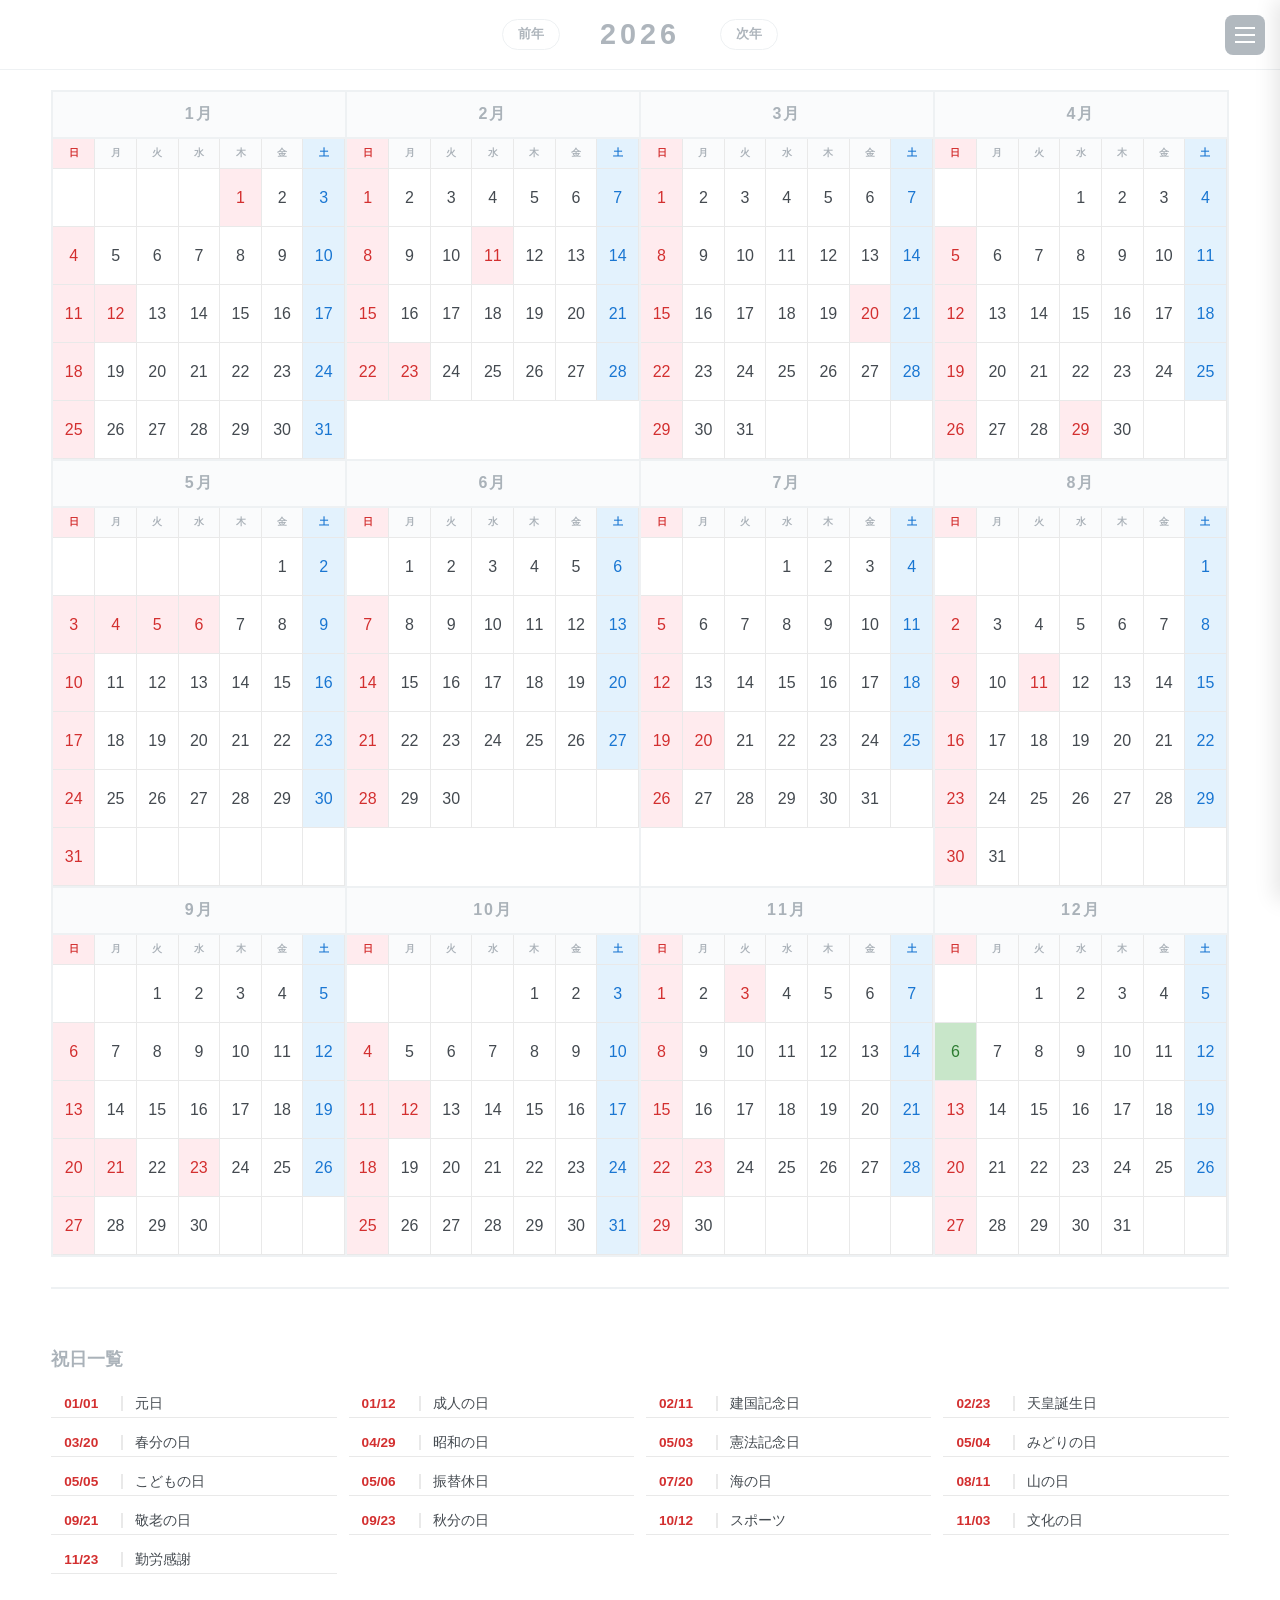
==== commit 2e1b5726: "separate css" ====
--- a/index.html
+++ b/index.html
@@ -4,115 +4,7 @@
     <meta charset="UTF-8">
     <meta name="viewport" content="width=device-width, initial-scale=1.0">
     <title>Global Grid Calendar</title>
-    <style>
-        :root {
-            --border-main: #eef1f3; --border-sub: #e9e9e9;
-            --bg-body: #ffffff; --bg-card: #ffffff; --bg-header: #fafbfc;
-            --text-main: #444a50; 
-            --bg-sun-holiday: #ffebee; 
-            --bg-sat: #e3f2fd; 
-            --color-sun-holiday: #d32f2f; 
-            --color-sat: #1976d2; --btn-gray: #aab2b9; --panel-bg: #ffffff;
-            --bg-today: #c8e6c9; --text-today: #2e7d32;
-        }
-        [data-theme="dark"] {
-            --bg-body: #121416; --bg-card: #1c1e22; --bg-header: #24272b;
-            --text-main: #d1d2d5; --border-main: #2d3136; --border-sub: #24272b;
-            --bg-sun-holiday: #3c1e1e; --bg-sat: #1a2a3a; 
-            --color-sun-holiday: #ff8a80; --color-sat: #64b5f6;
-            --btn-gray: #5a626a; --panel-bg: #1c1e22;
-            --bg-today: #1b3a24; --text-today: #a5d6a7;
-        }
-
-        html, body { 
-            margin: 0; padding: 0; background: var(--bg-body); 
-            font-family: "Helvetica Neue", Arial, sans-serif; 
-            color: var(--text-main); transition: 0.3s; 
-        }
-        
-        .top-header {
-            position: fixed; top: 0; left: 0; width: 100%; height: 70px;
-            background: var(--bg-body); opacity: 0.95; backdrop-filter: blur(15px);
-            display: flex; justify-content: center; align-items: center;
-            border-bottom: 1px solid var(--border-main); z-index: 1500; gap: 20px;
-            padding: 0 10px; box-sizing: border-box;
-        }
-        .year-display-top { 
-            font-size: 1.8rem; font-weight: 700; color: var(--btn-gray); letter-spacing: 4px; 
-            min-width: 100px; text-align: center; cursor: pointer; transition: 0.2s;
-            padding: 5px 10px; border-radius: 8px;
-        }
-        .year-display-top:hover { background: var(--bg-header); color: var(--text-main); }
-
-        .header-btn {
-            background: transparent; border: 1.5px solid var(--border-main); color: var(--btn-gray);
-            padding: 6px 15px; border-radius: 20px; cursor: pointer; font-size: 0.8rem; font-weight: 600;
-            white-space: nowrap;
-        }
-
-        /* 年選択モーダル */
-        .year-modal {
-            position: fixed; top: 50%; left: 50%; transform: translate(-50%, -50%) scale(0.9);
-            width: 260px; max-height: 400px; background: var(--panel-bg);
-            border-radius: 16px; box-shadow: 0 10px 40px rgba(0,0,0,0.2);
-            z-index: 3000; display: none; flex-direction: column; opacity: 0; transition: 0.2s;
-        }
-        .year-modal.show { display: flex; opacity: 1; transform: translate(-50%, -50%) scale(1); }
-        .year-modal-header { padding: 15px; text-align: center; font-weight: 700; border-bottom: 1px solid var(--border-main); color: var(--btn-gray); font-size: 0.9rem;}
-        .year-list { overflow-y: auto; flex-grow: 1; padding: 5px 0; }
-        .year-item { padding: 10px; text-align: center; cursor: pointer; font-size: 1.1rem; transition: 0.1s; font-weight: 500;}
-        .year-item:hover { background: var(--bg-header); color: var(--color-sat); }
-        .year-item.active { font-weight: 700; color: var(--color-sat); background: var(--bg-sat); }
-        .year-modal-footer { padding: 12px; border-top: 1px solid var(--border-main); text-align: center; }
-        .modal-close-btn { background: var(--btn-gray); color: #fff; border: none; padding: 8px 24px; border-radius: 20px; cursor: pointer; font-size: 0.75rem; font-weight: 600;}
-
-        .main-wrapper { padding: 90px 4% 60px 4%; max-width: 1800px; margin: 0 auto; }
-        .menu-icon { position: fixed; top: 15px; right: 15px; width: 40px; height: 40px; background: var(--btn-gray); color: #fff; border-radius: 8px; display: flex; flex-direction: column; justify-content: center; align-items: center; cursor: pointer; z-index: 2000; gap: 5px; opacity: 0.9; }
-        .menu-icon span { width: 20px; height: 2px; background: #fff; }
-        
-        .side-panel { position: fixed; top: 0; right: -320px; width: 320px; height: 100%; background: var(--panel-bg); box-shadow: -5px 0 20px rgba(0,0,0,0.1); transition: 0.3s; z-index: 1900; padding: 80px 25px; box-sizing: border-box; overflow-y: auto;}
-        .side-panel.open { right: 0; }
-        .panel-overlay { position: fixed; top: 0; left: 0; width: 100%; height: 100%; background: rgba(0,0,0,0.4); display: none; z-index: 1800; }
-        .panel-overlay.show { display: block; }
-        
-        .menu-label { font-weight: bold; font-size: 0.75rem; color: var(--btn-gray); margin-bottom: 12px; display: block; border-bottom: 2px solid var(--border-main); padding-bottom: 5px; }
-        .btn-toggle { background: var(--bg-body); border: 1.5px solid var(--border-main); padding: 8px; border-radius: 6px; cursor: pointer; font-size: 0.75rem; font-weight: 600; flex-grow: 1; color: var(--text-main); min-width: 60px; }
-        .btn-toggle.active { background: var(--btn-gray); color: #fff; border-color: var(--btn-gray); }
-
-        .year-container { display: grid; grid-template-columns: repeat(4, 1fr); border-left: 2.5px solid var(--border-main); border-top: 2.5px solid var(--border-main); }
-        .month-card { background: var(--bg-card); border-right: 2.5px solid var(--border-main); border-bottom: 2.5px solid var(--border-main); }
-        .month-title { text-align: center; font-weight: 700; background: var(--bg-header); padding: 12px 0; font-size: 1rem; border-bottom: 2px solid var(--border-main); color: var(--btn-gray); letter-spacing: 2px; }
-        
-        table { width: 100%; border-collapse: collapse; table-layout: fixed; }
-        th { font-size: 0.6rem; color: #abb2b9; padding: 8px 0; border-right: 1.5px solid var(--border-sub); border-bottom: 1.5px solid var(--border-sub); background: var(--bg-header); font-weight: 600; }
-        td { text-align: center; height: 55px; border-right: 1.5px solid var(--border-sub); border-bottom: 1.5px solid var(--border-sub); position: relative; }
-        .date-num { font-size: 1rem; font-weight: 500; display: block; }
-        .rokuyo { font-size: 0.55rem; opacity: 0.6; display: block; margin-top: 2px; }
-
-        .bg-sat { background-color: var(--bg-sat); color: var(--color-sat); }
-        .bg-sun-holiday { background-color: var(--bg-sun-holiday); color: var(--color-sun-holiday); }
-
-        .today-cell { 
-            background-color: var(--bg-today) !important; 
-            color: var(--text-today) !important;
-            font-weight: 700;
-        }
-        .today-cell .date-num, .today-cell .rokuyo { color: var(--text-today) !important; }
-
-        .holiday-list-section { padding: 40px 0; border-top: 2.5px solid var(--border-main); margin-top: 30px; }
-        .holiday-grid { display: grid; grid-template-columns: repeat(auto-fill, minmax(260px, 1fr)); gap: 12px; font-size: 0.85rem; }
-        .holiday-item { display: flex; align-items: center; padding: 4px 0; border-bottom: 1px solid var(--border-sub); }
-        .holiday-date { font-weight: 700; color: var(--color-sun-holiday); margin-right: 12px; padding-right: 10px; border-right: 2px solid var(--border-sub); min-width: 60px; text-align: center; }
-
-        @media (max-width: 1200px) { .year-container { grid-template-columns: repeat(2, 1fr); } }
-        @media (max-width: 600px) { 
-            .year-container { grid-template-columns: 1fr; } 
-            .year-display-top { font-size: 1.4rem; letter-spacing: 2px; min-width: 80px; }
-            .header-btn { padding: 6px 10px; font-size: 0.7rem; }
-            .top-header { gap: 10px; height: 60px; }
-            .main-wrapper { padding-top: 80px; }
-        }
-    </style>
+    <link rel="stylesheet" href="css/style.css">
 </head>
 <body>
 
@@ -151,6 +43,6 @@
     <div class="year-container" id="yearContainer"></div>
     <div class="holiday-list-section"><h3 id="holidayListTitle" style="margin-bottom:20px; font-size:1.1rem; color:var(--btn-gray);"></h3><div class="holiday-grid" id="holidayGrid"></div></div>
 </div>
-<script src="javascript/calendar.js"></script>
+<script src="javascript/calendar.js" defer></script>
 </body>
 </html>
--- a/css/style.css
+++ b/css/style.css
@@ -0,0 +1,107 @@
+:root {
+    --border-main: #eef1f3; --border-sub: #e9e9e9;
+    --bg-body: #ffffff; --bg-card: #ffffff; --bg-header: #fafbfc;
+    --text-main: #444a50; 
+    --bg-sun-holiday: #ffebee; 
+    --bg-sat: #e3f2fd; 
+    --color-sun-holiday: #d32f2f; 
+    --color-sat: #1976d2; --btn-gray: #aab2b9; --panel-bg: #ffffff;
+    --bg-today: #c8e6c9; --text-today: #2e7d32;
+}
+[data-theme="dark"] {
+    --bg-body: #121416; --bg-card: #1c1e22; --bg-header: #24272b;
+    --text-main: #d1d2d5; --border-main: #2d3136; --border-sub: #24272b;
+    --bg-sun-holiday: #3c1e1e; --bg-sat: #1a2a3a; 
+    --color-sun-holiday: #ff8a80; --color-sat: #64b5f6;
+    --btn-gray: #5a626a; --panel-bg: #1c1e22;
+    --bg-today: #1b3a24; --text-today: #a5d6a7;
+}
+
+html, body { 
+    margin: 0; padding: 0; background: var(--bg-body); 
+    font-family: "Helvetica Neue", Arial, sans-serif; 
+    color: var(--text-main); transition: 0.3s; 
+}
+        
+.top-header {
+    position: fixed; top: 0; left: 0; width: 100%; height: 70px;
+    background: var(--bg-body); opacity: 0.95; backdrop-filter: blur(15px);
+    display: flex; justify-content: center; align-items: center;
+    border-bottom: 1px solid var(--border-main); z-index: 1500; gap: 20px;
+    padding: 0 10px; box-sizing: border-box;
+}
+.year-display-top { 
+    font-size: 1.8rem; font-weight: 700; color: var(--btn-gray); letter-spacing: 4px; 
+    min-width: 100px; text-align: center; cursor: pointer; transition: 0.2s;
+    padding: 5px 10px; border-radius: 8px;
+}
+.year-display-top:hover { background: var(--bg-header); color: var(--text-main); }
+
+.header-btn {
+    background: transparent; border: 1.5px solid var(--border-main); color: var(--btn-gray);
+    padding: 6px 15px; border-radius: 20px; cursor: pointer; font-size: 0.8rem; font-weight: 600;
+    white-space: nowrap;
+}
+
+/* 年選択モーダル */
+.year-modal {
+    position: fixed; top: 50%; left: 50%; transform: translate(-50%, -50%) scale(0.9);
+    width: 260px; max-height: 400px; background: var(--panel-bg);
+    border-radius: 16px; box-shadow: 0 10px 40px rgba(0,0,0,0.2);
+    z-index: 3000; display: none; flex-direction: column; opacity: 0; transition: 0.2s;
+}
+.year-modal.show { display: flex; opacity: 1; transform: translate(-50%, -50%) scale(1); }
+.year-modal-header { padding: 15px; text-align: center; font-weight: 700; border-bottom: 1px solid var(--border-main); color: var(--btn-gray); font-size: 0.9rem;}
+.year-list { overflow-y: auto; flex-grow: 1; padding: 5px 0; }
+.year-item { padding: 10px; text-align: center; cursor: pointer; font-size: 1.1rem; transition: 0.1s; font-weight: 500;}
+.year-item:hover { background: var(--bg-header); color: var(--color-sat); }
+.year-item.active { font-weight: 700; color: var(--color-sat); background: var(--bg-sat); }
+.year-modal-footer { padding: 12px; border-top: 1px solid var(--border-main); text-align: center; }
+.modal-close-btn { background: var(--btn-gray); color: #fff; border: none; padding: 8px 24px; border-radius: 20px; cursor: pointer; font-size: 0.75rem; font-weight: 600;}
+
+.main-wrapper { padding: 90px 4% 60px 4%; max-width: 1800px; margin: 0 auto; }
+.menu-icon { position: fixed; top: 15px; right: 15px; width: 40px; height: 40px; background: var(--btn-gray); color: #fff; border-radius: 8px; display: flex; flex-direction: column; justify-content: center; align-items: center; cursor: pointer; z-index: 2000; gap: 5px; opacity: 0.9; }
+.menu-icon span { width: 20px; height: 2px; background: #fff; }
+        
+.side-panel { position: fixed; top: 0; right: -320px; width: 320px; height: 100%; background: var(--panel-bg); box-shadow: -5px 0 20px rgba(0,0,0,0.1); transition: 0.3s; z-index: 1900; padding: 80px 25px; box-sizing: border-box; overflow-y: auto;}
+.side-panel.open { right: 0; }
+.panel-overlay { position: fixed; top: 0; left: 0; width: 100%; height: 100%; background: rgba(0,0,0,0.4); display: none; z-index: 1800; }
+.panel-overlay.show { display: block; }
+        
+.menu-label { font-weight: bold; font-size: 0.75rem; color: var(--btn-gray); margin-bottom: 12px; display: block; border-bottom: 2px solid var(--border-main); padding-bottom: 5px; }
+.btn-toggle { background: var(--bg-body); border: 1.5px solid var(--border-main); padding: 8px; border-radius: 6px; cursor: pointer; font-size: 0.75rem; font-weight: 600; flex-grow: 1; color: var(--text-main); min-width: 60px; }
+.btn-toggle.active { background: var(--btn-gray); color: #fff; border-color: var(--btn-gray); }
+
+.year-container { display: grid; grid-template-columns: repeat(4, 1fr); border-left: 2.5px solid var(--border-main); border-top: 2.5px solid var(--border-main); }
+.month-card { background: var(--bg-card); border-right: 2.5px solid var(--border-main); border-bottom: 2.5px solid var(--border-main); }
+.month-title { text-align: center; font-weight: 700; background: var(--bg-header); padding: 12px 0; font-size: 1rem; border-bottom: 2px solid var(--border-main); color: var(--btn-gray); letter-spacing: 2px; }
+        
+table { width: 100%; border-collapse: collapse; table-layout: fixed; }
+th { font-size: 0.6rem; color: #abb2b9; padding: 8px 0; border-right: 1.5px solid var(--border-sub); border-bottom: 1.5px solid var(--border-sub); background: var(--bg-header); font-weight: 600; }
+td { text-align: center; height: 55px; border-right: 1.5px solid var(--border-sub); border-bottom: 1.5px solid var(--border-sub); position: relative; }
+.date-num { font-size: 1rem; font-weight: 500; display: block; }
+.rokuyo { font-size: 0.55rem; opacity: 0.6; display: block; margin-top: 2px; }
+
+.bg-sat { background-color: var(--bg-sat); color: var(--color-sat); }
+.bg-sun-holiday { background-color: var(--bg-sun-holiday); color: var(--color-sun-holiday); }
+
+.today-cell { 
+    background-color: var(--bg-today) !important; 
+    color: var(--text-today) !important;
+    font-weight: 700;
+}
+.today-cell .date-num, .today-cell .rokuyo { color: var(--text-today) !important; }
+
+.holiday-list-section { padding: 40px 0; border-top: 2.5px solid var(--border-main); margin-top: 30px; }
+.holiday-grid { display: grid; grid-template-columns: repeat(auto-fill, minmax(260px, 1fr)); gap: 12px; font-size: 0.85rem; }
+.holiday-item { display: flex; align-items: center; padding: 4px 0; border-bottom: 1px solid var(--border-sub); }
+.holiday-date { font-weight: 700; color: var(--color-sun-holiday); margin-right: 12px; padding-right: 10px; border-right: 2px solid var(--border-sub); min-width: 60px; text-align: center; }
+
+@media (max-width: 1200px) { .year-container { grid-template-columns: repeat(2, 1fr); } }
+@media (max-width: 600px) { 
+    .year-container { grid-template-columns: 1fr; } 
+    .year-display-top { font-size: 1.4rem; letter-spacing: 2px; min-width: 80px; }
+    .header-btn { padding: 6px 10px; font-size: 0.7rem; }
+    .top-header { gap: 10px; height: 60px; }
+    .main-wrapper { padding-top: 80px; }
+}
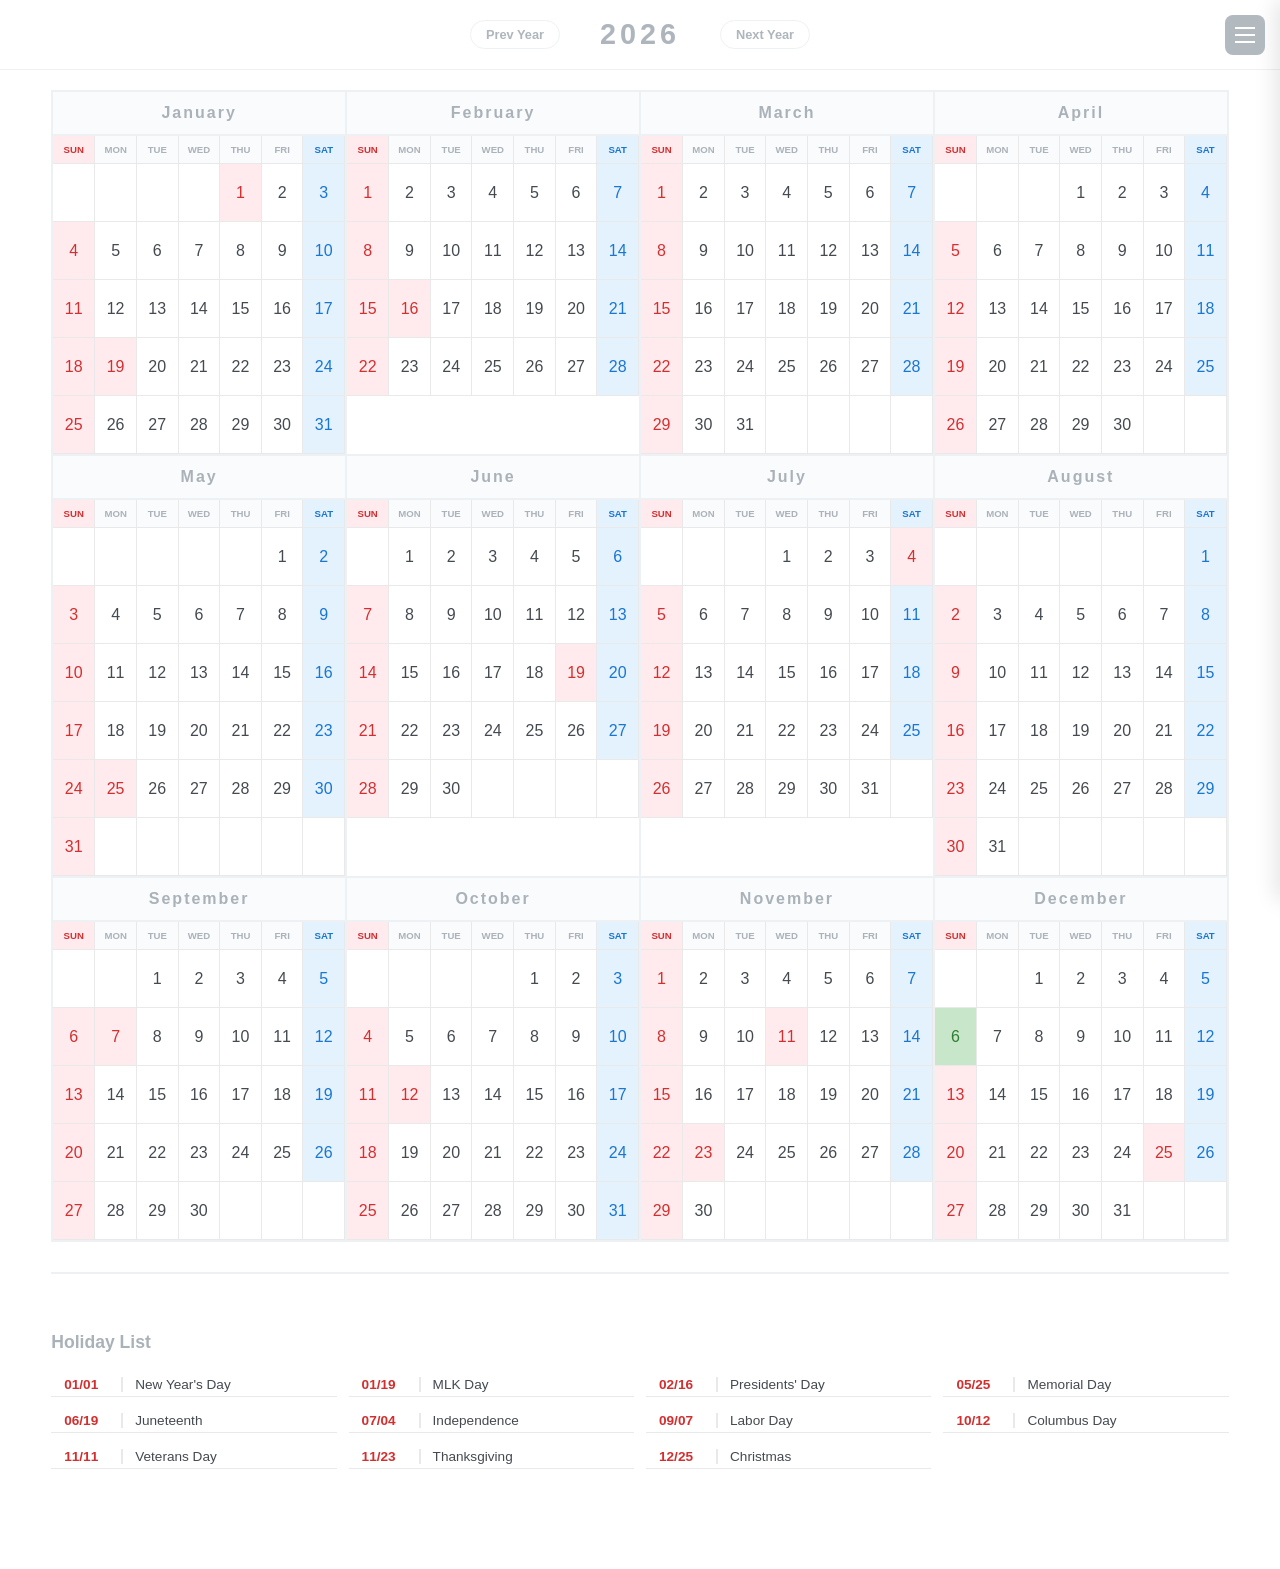
==== commit 87a9ae6e: "add url parameter separate file by langages" ====
--- a/index.html
+++ b/index.html
@@ -1,48 +1,16 @@
-<!DOCTYPE html>
-<html lang="ja">
-<head>
-    <meta charset="UTF-8">
-    <meta name="viewport" content="width=device-width, initial-scale=1.0">
-    <title>Global Grid Calendar</title>
-    <link rel="stylesheet" href="css/style.css">
-</head>
-<body>
-
-<header class="top-header">
-    <button class="header-btn" id="prevBtn"></button>
-    <div class="year-display-top" id="yearDisplayTop" onclick="openYearModal()"></div>
-    <button class="header-btn" id="nextBtn"></button>
-</header>
-
-<div class="year-modal" id="yearModal">
-    <div class="year-modal-header" id="modalTitle"></div>
-    <div class="year-list" id="yearList"></div>
-    <div class="year-modal-footer">
-        <button class="modal-close-btn" id="modalCloseBtn" onclick="closeYearModal()"></button>
-    </div>
-</div>
-
-<div class="menu-icon" onclick="toggleMenu()"><span></span><span></span><span></span></div>
-<div class="panel-overlay" id="overlay" onclick="handleOverlayClick()"></div>
-
-<div class="side-panel" id="sidePanel">
-    <div class="menu-section"><span class="menu-label">MODE</span><div class="btn-group"><button id="themeLight" class="btn-toggle active" onclick="setTheme('light')">Light</button><button id="themeDark" class="btn-toggle" onclick="setTheme('dark')">Dark</button></div></div>
-    <div class="menu-section"><span class="menu-label">LANGUAGE</span><div class="btn-group" id="langSelector">
-        <button class="btn-toggle active" onclick="setLang('ja')">JP</button>
-        <button class="btn-toggle" onclick="setLang('en')">EN</button>
-        <button class="btn-toggle" onclick="setLang('fr')">FR</button>
-        <button class="btn-toggle" onclick="setLang('de')">DE</button>
-        <button class="btn-toggle" onclick="setLang('es')">ES</button>
-        <button class="btn-toggle" onclick="setLang('it')">IT</button>
-    </div></div>
-    <div class="menu-section"><span class="menu-label">WEEK START</span><div class="btn-group"><button id="startSun" class="btn-toggle active" onclick="setStartDay(0)">Sun</button><button id="startMon" class="btn-toggle" onclick="setStartDay(1)">Mon</button></div></div>
-    <div class="menu-section" id="rokuyoMenu"><span class="menu-label">ROKUYO</span><div class="btn-group"><button id="rokuyoOn" class="btn-toggle" onclick="toggleRokuyo(true)">ON</button><button id="rokuyoOff" class="btn-toggle active" onclick="toggleRokuyo(false)">OFF</button></div></div>
-</div>
-
-<div class="main-wrapper">
-    <div class="year-container" id="yearContainer"></div>
-    <div class="holiday-list-section"><h3 id="holidayListTitle" style="margin-bottom:20px; font-size:1.1rem; color:var(--btn-gray);"></h3><div class="holiday-grid" id="holidayGrid"></div></div>
-</div>
-<script src="javascript/calendar.js" defer></script>
-</body>
+<!DOCTYPE html>
+<html>
+<head>
+    <meta charset="UTF-8">
+    <title>Redirecting...</title>
+    <script>
+        const lang = (navigator.language || navigator.userLanguage).toLowerCase().slice(0, 2);
+        const supportedLangs = ['ja', 'en', 'fr', 'de', 'es', 'it'];
+
+        const targetLang = supportedLangs.includes(lang) ? lang : 'en';
+        window.location.href = `./${targetLang}/index.html` + window.location.hash;
+    </script>
+</head>
+<body>
+</body>
 </html>
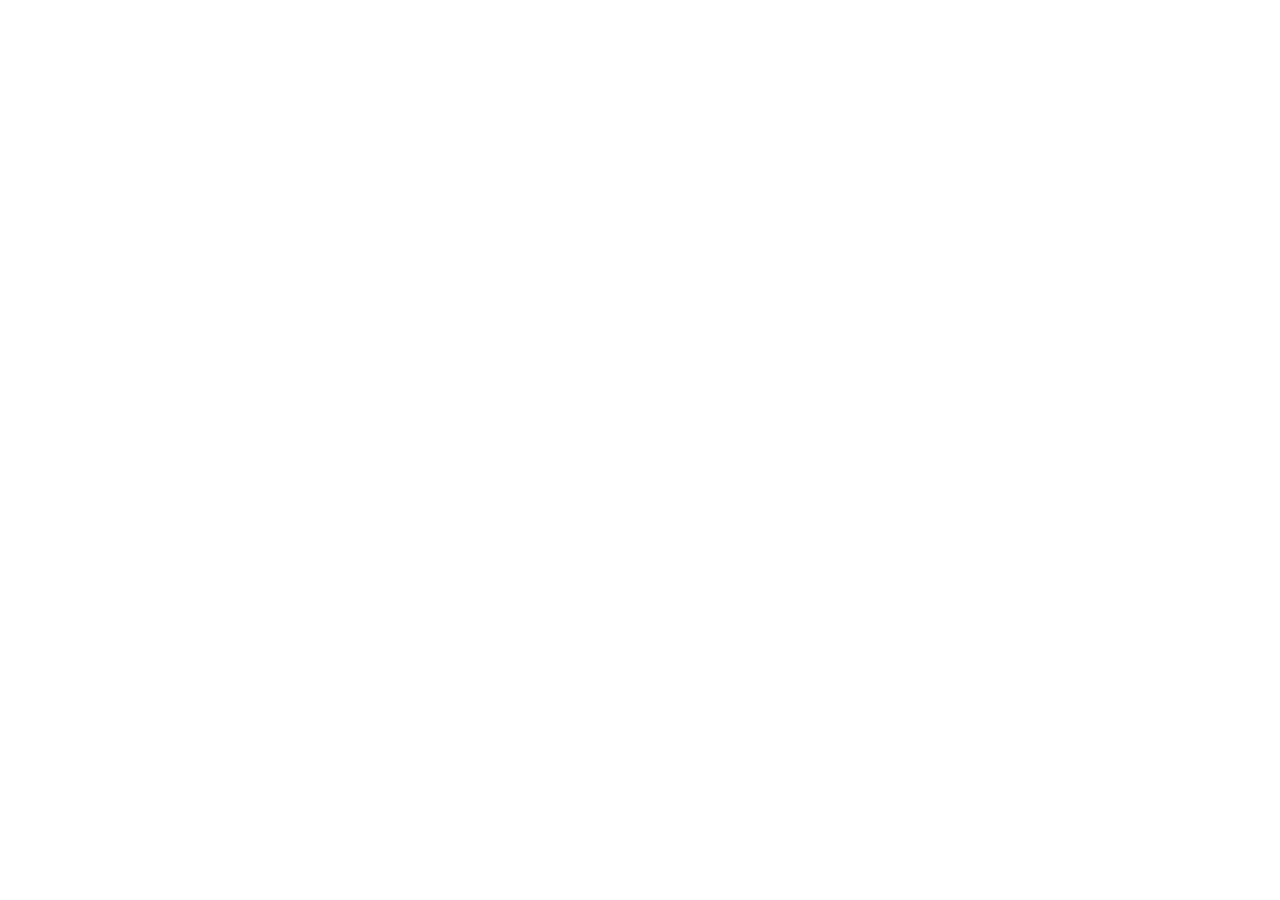
==== commit 7b717709: "modified redirect" ====
--- a/index.html
+++ b/index.html
@@ -1,16 +1,10 @@
 <!DOCTYPE html>
-<html>
+<html lang="en">
 <head>
     <meta charset="UTF-8">
-    <title>Redirecting...</title>
-    <script>
-        const lang = (navigator.language || navigator.userLanguage).toLowerCase().slice(0, 2);
-        const supportedLangs = ['ja', 'en', 'fr', 'de', 'es', 'it'];
-
-        const targetLang = supportedLangs.includes(lang) ? lang : 'en';
-        window.location.href = `./${targetLang}/index.html` + window.location.hash;
-    </script>
+    <meta name="google-site-verification" content="pPW5P428T-qloPdu_Ho_XZSA3aO-B0L-JEX5rXoj-fU" />
+    <title>Redirecting</title>
 </head>
 <body>
 </body>
-</html>+</html>
